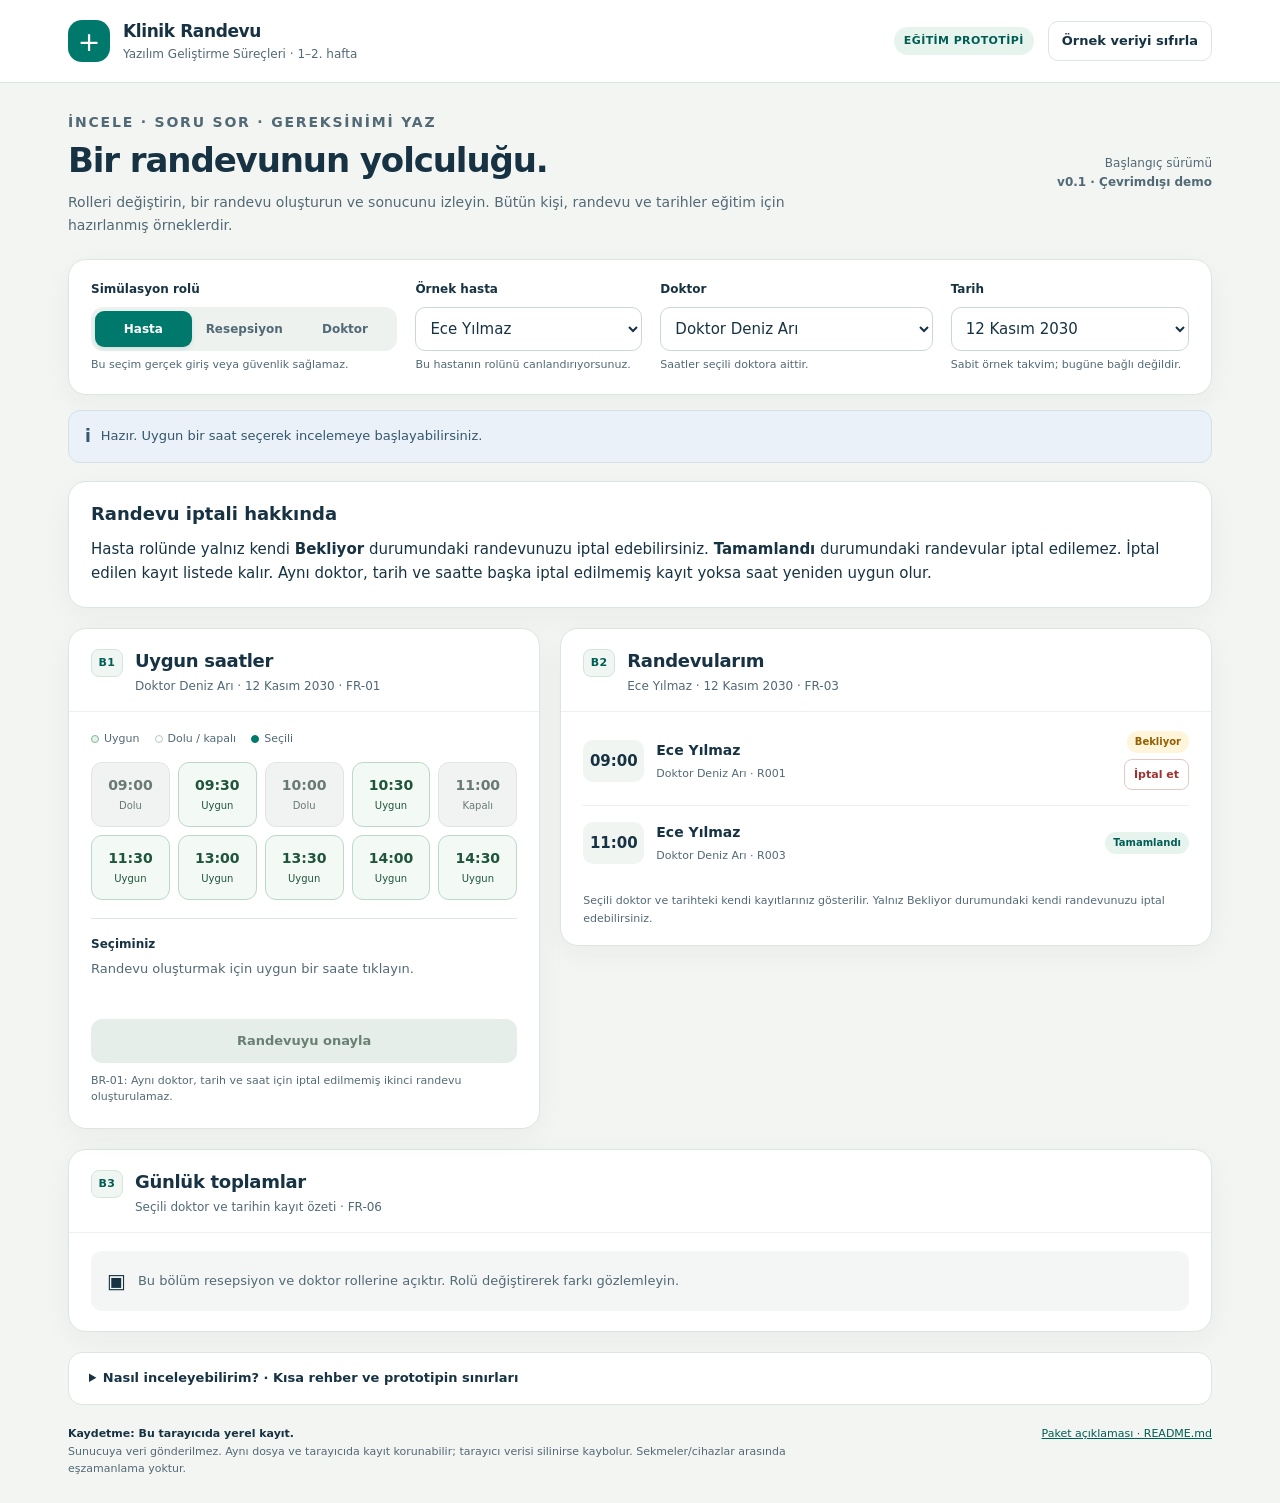
==== index.html @ b44550b5 "Değişiklik kartına göre iptal açıklamasını ve planı güncelle" ====
<!doctype html>
<html lang="tr">
<head>
  <meta charset="utf-8">
  <meta name="viewport" content="width=device-width,initial-scale=1">
  <meta name="color-scheme" content="light">
  <meta name="description" content="Yazılım Geliştirme Süreçleri dersi için çevrimdışı Klinik Randevu eğitim prototipi. Tüm veriler sentetiktir.">
  <title>Klinik Randevu • Eğitim Prototipi</title>
  <style>
    :root{--ink:#173343;--muted:#526976;--teal:#00796d;--teal-dark:#005e55;--tint:#e7f4ee;--canvas:#f3f5f2;--paper:#fff;--line:#dce5e1;--amber:#946000;--amber-bg:#fff5da;--red:#9e3331;--red-bg:#fff0ed;--blue-bg:#eaf1f8;--shadow:0 8px 30px rgba(23,51,67,.045);--radius:18px}
    *{box-sizing:border-box}body{margin:0;color:var(--ink);background:var(--canvas);font:15px/1.6 system-ui,-apple-system,"Segoe UI",sans-serif}button,input,select{font:inherit}button,select{touch-action:manipulation}button{cursor:pointer}button:disabled{cursor:not-allowed}button:focus-visible,select:focus-visible,summary:focus-visible,a:focus-visible{outline:3px solid #d59420;outline-offset:3px}h1,h2,h3,p{margin:0}a{color:var(--teal-dark)}[hidden]{display:none!important}.wrap{max-width:1200px;margin:auto;padding:0 28px}.topbar{background:var(--paper);border-bottom:1px solid var(--line)}.topbar .wrap{min-height:82px;display:flex;align-items:center;justify-content:space-between;gap:18px}.brand{display:flex;align-items:center;gap:13px}.mark{width:42px;height:42px;border-radius:14px;background:var(--teal);color:white;display:grid;place-items:center;font-size:27px;font-weight:500;line-height:1}.brand strong{display:block;font-size:17px;letter-spacing:-.4px}.brand small{display:block;font-size:12px;color:var(--muted)}.top-actions{display:flex;align-items:center;gap:14px}.tag{display:inline-flex;align-items:center;border-radius:99px;padding:5px 10px;background:var(--tint);color:var(--teal-dark);font-size:11px;font-weight:750;letter-spacing:.4px}.ghost{border:1px solid var(--line);border-radius:10px;background:white;padding:9px 13px;color:var(--ink);font-size:13px;font-weight:650}.ghost:hover{border-color:var(--teal);background:#f7fbf9}.hero{display:flex;justify-content:space-between;align-items:center;gap:20px;padding:28px 0 23px}.eyebrow{font-size:11px;font-weight:750;text-transform:uppercase;letter-spacing:1.8px;color:var(--teal);margin-bottom:7px}h1{font-size:clamp(24px,3.3vw,34px);letter-spacing:-1.1px;line-height:1.2;margin-bottom:10px}.hero p{color:var(--muted);max-width:760px;font-size:14px}.version{white-space:nowrap;color:var(--muted);font-size:12px;text-align:right}.panel{background:var(--paper);border:1px solid var(--line);border-radius:var(--radius);box-shadow:var(--shadow)}.controls{padding:20px 22px;display:grid;grid-template-columns:1.35fr 1fr 1.2fr 1.05fr;gap:18px;align-items:start}.field label,.field-label{display:block;font-size:12px;font-weight:750;margin:0 0 8px}.field select{width:100%;min-height:44px;border:1px solid #cbd8d2;border-radius:10px;background:#fff;color:var(--ink);padding:8px 30px 8px 10px}.field select:disabled{background:#f1f3f2;color:#5e6c75}.field small{display:block;color:var(--muted);font-size:11px;margin-top:6px;line-height:1.5}.roles{display:grid;grid-template-columns:repeat(3,1fr);gap:4px;background:#edf2ef;padding:4px;border-radius:12px}.role{border:0;background:transparent;min-height:36px;border-radius:9px;padding:5px 7px;color:var(--muted);font-size:12px;font-weight:700}.role[aria-pressed="true"]{background:var(--teal);color:white;box-shadow:0 2px 4px #00796d24}.status{margin:15px 0 18px;padding:12px 16px;border:1px solid #cfe3d9;background:#edf7f1;color:#225946;border-radius:12px;font-size:13px;min-height:48px;display:flex;gap:10px;align-items:center}.status[data-tone="error"]{background:var(--red-bg);border-color:#ecc4bf;color:var(--red)}.status[data-tone="info"]{background:var(--blue-bg);border-color:#d3dfeb;color:#36576c}.status-symbol{font-size:17px;font-weight:750;flex:none}.main-grid{display:grid;grid-template-columns:1fr 1.38fr;gap:20px;align-items:start}.panel-head{padding:20px 22px 15px;display:flex;align-items:flex-start;gap:12px;border-bottom:1px solid #edf1ee}.section-id{border:1px solid #d5e5dc;background:#f0f6f2;border-radius:8px;min-width:32px;height:28px;display:grid;place-items:center;color:var(--teal-dark);font-weight:750;font-size:11px;letter-spacing:.6px}.panel-head h2{font-size:18px;letter-spacing:-.3px;line-height:1.35}.panel-head p{font-size:12px;color:var(--muted);margin-top:4px}.panel-body{padding:18px 22px 22px}.legend{display:flex;gap:15px;color:var(--muted);font-size:11px;margin-bottom:14px}.legend span{display:flex;align-items:center;gap:5px}.dot{width:8px;height:8px;border:1px solid #b6c9c0;border-radius:99px;background:white}.dot.free{background:#e4f4e9;border-color:#84b59c}.dot.selected{background:var(--teal);border-color:var(--teal)}.slots{display:grid;grid-template-columns:repeat(5,1fr);gap:8px}.slot{display:flex;flex-direction:column;align-items:center;justify-content:center;min-height:65px;border:1px solid #bdd8c9;border-radius:11px;background:#f3faf5;color:#20543d;padding:7px 3px}.slot strong{font-size:14px;font-variant-numeric:tabular-nums}.slot small{font-size:10px;margin-top:2px}.slot:hover:not(:disabled){border-color:var(--teal);background:#e2f2e8}.slot:disabled{background:#f1f3f2;border-color:#e0e5e2;color:#697a73}.slot[aria-pressed="true"]{background:var(--teal);border-color:var(--teal);color:#fff}.slot[aria-pressed="true"]:hover{background:var(--teal-dark);color:white}.booking{margin-top:18px;border-top:1px solid var(--line);padding-top:16px}.booking h3{font-size:12px;font-weight:750;margin-bottom:5px}.booking-summary{min-height:47px;font-size:13px;color:var(--muted);margin-bottom:13px}.primary{background:var(--teal);border:1px solid var(--teal);border-radius:11px;color:#fff;padding:10px 15px;min-height:44px;font-size:13px;font-weight:750;width:100%}.primary:hover:not(:disabled){background:var(--teal-dark)}.primary:disabled{background:#e6eeea;border-color:#e6eeea;color:#6a8074}.small-note{margin-top:10px;color:var(--muted);font-size:11px;line-height:1.5}.appointments{padding:4px 22px 13px}.appointment{padding:15px 0;border-bottom:1px solid #edf1ee;display:grid;grid-template-columns:61px minmax(0,1fr) auto;gap:12px;align-items:center}.appointment:last-child{border-bottom:0}.time-block{background:#f1f5f2;border-radius:10px;padding:9px 6px;text-align:center;font-weight:750;font-size:15px;font-variant-numeric:tabular-nums}.appointment-name{font-size:14px;font-weight:700}.appointment-meta{color:var(--muted);font-size:11px;margin-top:3px}.appointment-actions{display:flex;align-items:flex-end;flex-direction:column;gap:6px}.status-pill{display:inline-block;border-radius:99px;padding:3px 8px;font-size:10px;font-weight:750;white-space:nowrap;background:var(--amber-bg);color:var(--amber)}.status-pill.completed{background:var(--tint);color:var(--teal-dark)}.status-pill.cancelled{background:#f0f2f3;color:#5d6b74}.small-button{background:white;border:1px solid #c6d9cf;border-radius:8px;padding:5px 9px;color:var(--teal-dark);font-size:11px;font-weight:700;min-height:31px}.small-button:hover{background:#eaf5ee}.small-button.cancel{border-color:#e4c8c5;color:var(--red)}.small-button.cancel:hover{background:var(--red-bg)}.empty{padding:30px 14px 34px;text-align:center;color:var(--muted);font-size:13px}.list-note{padding:0 22px 18px;color:var(--muted);font-size:11px}.summary-panel{margin-top:20px}.summary-body{padding:18px 22px 20px}.metrics{display:grid;grid-template-columns:repeat(4,1fr);gap:15px}.metric{border-right:1px solid var(--line)}.metric:last-child{border-right:0}.metric strong{display:block;font-size:27px;line-height:1.1;letter-spacing:-.8px;font-variant-numeric:tabular-nums}.metric span{display:block;font-size:11px;color:var(--muted);margin-top:6px}.locked{display:flex;align-items:center;gap:12px;background:#f4f6f5;padding:14px 16px;border-radius:11px;color:var(--muted);font-size:13px}.locked .lock-symbol{font-size:20px;color:var(--ink)}.summary-note{font-size:11px;color:var(--muted);margin-top:15px}.help{margin:20px 0;background:#fff;border:1px solid var(--line);border-radius:14px;overflow:hidden}.help summary{cursor:pointer;padding:15px 20px;font-weight:700;font-size:13px}.help-content{padding:0 24px 20px;color:var(--muted);font-size:13px;display:grid;grid-template-columns:1.2fr 1fr;gap:32px}.help ol{margin:0;padding-left:20px}.help li{margin-bottom:7px}.help p{margin-bottom:8px}.footer{padding:0 0 25px;display:flex;justify-content:space-between;align-items:flex-start;gap:20px;font-size:11px;color:var(--muted)}.storage{max-width:750px}.storage strong{color:var(--ink)}.footer a{white-space:nowrap}.visually-hidden{position:absolute;width:1px;height:1px;padding:0;margin:-1px;overflow:hidden;clip:rect(0,0,0,0);white-space:nowrap;border:0}
    @media(max-width:1000px){.wrap{padding:0 20px}.controls{grid-template-columns:1.2fr 1fr;gap:16px}.main-grid{grid-template-columns:1fr 1.22fr}.slots{grid-template-columns:repeat(5,1fr)}.panel-head,.panel-body{padding-left:17px;padding-right:17px}.appointments{padding-left:17px;padding-right:17px}.appointment{grid-template-columns:53px minmax(0,1fr) auto;gap:9px}.tag{display:none}}
    @media(max-width:740px){.wrap{padding:0 15px}.topbar .wrap{min-height:74px;gap:10px}.brand{gap:9px}.brand strong{font-size:15px}.brand small{font-size:10px}.mark{width:34px;height:34px;border-radius:11px;font-size:23px}.top-actions{gap:0}.ghost{font-size:11px;padding:8px;max-width:115px;line-height:1.4}.hero{padding:24px 0 18px}.hero p{font-size:13px}.version{display:none}.controls{grid-template-columns:1fr 1fr;padding:16px;gap:14px}.role-field{grid-column:1/-1}.doctor-field{grid-column:1/-1;grid-row:3}.field small{font-size:10px}.main-grid{grid-template-columns:1fr;gap:16px}.slots{grid-template-columns:repeat(5,1fr)}.panel-head{padding-top:17px;padding-bottom:13px}.panel-head h2{font-size:17px}.summary-panel{margin-top:16px}.metrics{gap:12px}.metric strong{font-size:24px}.metric span{font-size:10px}.help-content{grid-template-columns:1fr;gap:15px}.footer{display:block}.footer a{display:inline-block;margin-top:10px}.status{font-size:12px}.appointment{grid-template-columns:55px minmax(0,1fr) auto}.list-note{padding-left:17px;padding-right:17px}}
    @media print{body{background:white}.top-actions,.booking,.help,.footer a,.small-button{display:none}.wrap{max-width:none;padding:0}.topbar .wrap{min-height:65px}.panel{box-shadow:none;break-inside:avoid}.hero{padding:16px 0}.controls{padding:12px}.main-grid{grid-template-columns:1fr 1.3fr;gap:14px}.tag{display:inline-block}.summary-panel{margin-top:14px}.footer{padding-top:14px}}
  </style>
</head>
<body>
  <header class="topbar">
    <div class="wrap">
      <div class="brand"><span class="mark" aria-hidden="true">+</span><div><strong>Klinik Randevu</strong><small>Yazılım Geliştirme Süreçleri · 1–2. hafta</small></div></div>
      <div class="top-actions"><span class="tag">EĞİTİM PROTOTİPİ</span><button class="ghost" id="reset-data" type="button" data-testid="reset-data">Örnek veriyi sıfırla</button></div>
    </div>
  </header>
  <main class="wrap">
    <section class="hero" aria-labelledby="page-title">
      <div><p class="eyebrow">İncele · Soru sor · Gereksinimi yaz</p><h1 id="page-title">Bir randevunun yolculuğu.</h1><p>Rolleri değiştirin, bir randevu oluşturun ve sonucunu izleyin. Bütün kişi, randevu ve tarihler eğitim için hazırlanmış örneklerdir.</p></div>
      <div class="version">Başlangıç sürümü<br><strong>v0.1 · Çevrimdışı demo</strong></div>
    </section>

    <section class="panel controls" aria-label="Simülasyon ayarları">
      <div class="field role-field"><span class="field-label" id="role-label">Simülasyon rolü</span><div class="roles" role="group" aria-labelledby="role-label"><button class="role" id="role-patient" data-role="patient" type="button" aria-pressed="true">Hasta</button><button class="role" id="role-reception" data-role="reception" type="button" aria-pressed="false">Resepsiyon</button><button class="role" id="role-doctor" data-role="doctor" type="button" aria-pressed="false">Doktor</button></div><small>Bu seçim gerçek giriş veya güvenlik sağlamaz.</small></div>
      <div class="field"><label for="patient-select">Örnek hasta</label><select id="patient-select" data-testid="patient-select"><option value="ece">Ece Yılmaz</option><option value="kaan">Kaan Demir</option></select><small id="patient-help">Bu hastanın rolünü canlandırıyorsunuz.</small></div>
      <div class="field doctor-field"><label for="doctor-select" id="doctor-label">Doktor</label><select id="doctor-select" data-testid="doctor-select"><option value="deniz">Doktor Deniz Arı</option><option value="selin">Doktor Selin Kaya</option></select><small id="doctor-help">Saatler seçili doktora aittir.</small></div>
      <div class="field"><label for="date-select">Tarih</label><select id="date-select" data-testid="date-select"><option value="2030-11-12">12 Kasım 2030</option><option value="2030-11-13">13 Kasım 2030</option></select><small>Sabit örnek takvim; bugüne bağlı değildir.</small></div>
    </section>

    <div class="status" id="notice" data-tone="info" role="status" aria-live="polite" aria-atomic="true"><span class="status-symbol" aria-hidden="true">i</span><span id="notice-text">Hazır. Uygun bir saat seçerek incelemeye başlayabilirsiniz.</span></div>

    <section class="panel" aria-labelledby="cancel-help-title" style="margin-bottom:20px">
      <div class="panel-body">
        <h2 id="cancel-help-title" style="font-size:18px;margin-bottom:8px">Randevu iptali hakkında</h2>
        <p>Hasta rolünde yalnız kendi <strong>Bekliyor</strong> durumundaki randevunuzu iptal edebilirsiniz. <strong>Tamamlandı</strong> durumundaki randevular iptal edilemez. İptal edilen kayıt listede kalır. Aynı doktor, tarih ve saatte başka iptal edilmemiş kayıt yoksa saat yeniden uygun olur.</p>
      </div>
    </section>

    <div class="main-grid">
      <section class="panel" aria-labelledby="slots-title">
        <div class="panel-head"><span class="section-id">B1</span><div><h2 id="slots-title">Uygun saatler</h2><p id="slots-subtitle">Seçili doktor ve tarih · FR-01 / FR-02</p></div></div>
        <div class="panel-body"><div class="legend" aria-hidden="true"><span><i class="dot free"></i>Uygun</span><span><i class="dot"></i>Dolu / kapalı</span><span><i class="dot selected"></i>Seçili</span></div><div id="slots" class="slots" aria-label="Randevu saatleri"></div>
          <div class="booking"><h3 id="booking-label">Seçiminiz</h3><p class="booking-summary" id="booking-summary">Randevu oluşturmak için uygun bir saate tıklayın.</p><button id="book-appointment" class="primary" type="button" disabled data-testid="book-appointment">Randevuyu onayla</button><p class="small-note" id="booking-note">BR-01: Aynı doktor, tarih ve saat için iptal edilmemiş ikinci randevu oluşturulamaz.</p></div>
        </div>
      </section>

      <section class="panel" aria-labelledby="appointments-title"><div class="panel-head"><span class="section-id">B2</span><div><h2 id="appointments-title">Randevularım</h2><p id="appointments-subtitle">Seçili hasta, doktor ve tarih · FR-03</p></div></div><div id="appointments" class="appointments" data-testid="appointments"></div><p class="list-note" id="list-note">Yalnız kendi bekleyen randevunuzu iptal edebilirsiniz.</p></section>
    </div>

    <section class="panel summary-panel" aria-labelledby="summary-title"><div class="panel-head"><span class="section-id">B3</span><div><h2 id="summary-title">Günlük toplamlar</h2><p>Seçili doktor ve tarihin kayıt özeti · FR-06</p></div></div><div class="summary-body"><div id="summary-lock" class="locked"><span class="lock-symbol" aria-hidden="true">▣</span><span>Bu bölüm resepsiyon ve doktor rollerine açıktır. Rolü değiştirerek farkı gözlemleyin.</span></div><div id="summary-metrics" class="metrics" hidden><div class="metric"><strong id="metric-pending" data-testid="metric-pending">0</strong><span>Bekleyen</span></div><div class="metric"><strong id="metric-completed" data-testid="metric-completed">0</strong><span>Tamamlanan</span></div><div class="metric"><strong id="metric-cancelled" data-testid="metric-cancelled">0</strong><span>İptal edilen</span></div><div class="metric"><strong id="metric-total" data-testid="metric-total">0</strong><span>Toplam kayıt</span></div></div><p id="summary-note" class="summary-note" hidden>Toplam kayıt; bekleyen, tamamlanan ve iptal edilen kayıtların toplamıdır.</p></div></section>

    <details class="help" id="help-panel"><summary>Nasıl inceleyebilirim? · Kısa rehber ve prototipin sınırları</summary><div class="help-content"><div><ol><li><strong>Rolü seçin.</strong> Hasta rolünde Ece veya Kaan'ı canlandırın.</li><li><strong>Doktor ve tarihi seçin.</strong> Yalnız iki örnek gün bulunur.</li><li><strong>Uygun saati seçin.</strong> Dolu ve tamamlanmış saatler seçilemez.</li><li><strong>Randevuyu onaylayın.</strong> Yeni kaydı B2 alanında gözlemleyin.</li><li><strong>İptali deneyin.</strong> Hasta kendi bekleyen kaydını iptal edince saat yeniden açılır.</li><li><strong>Diğer rollere geçin.</strong> Resepsiyonda günlük liste ve toplamları, doktor rolünde Tamamlandı işlemini inceleyin.</li></ol></div><div><p><strong>Bu bir eğitim prototipidir.</strong> Rol ve kullanıcı seçicileri gerçek kimlik doğrulama yapmaz. Erişim kontrolleri yalnız tarayıcı içindeki kavram gösterimidir.</p><p>Gerçek hasta verisi girmeyin. Sunucu, ortak veri tabanı, e-posta ve SMS yoktur. Çoklu sekme veya çoklu cihaz arasında çakışmasız çalışma garantisi verilmez.</p><p>Örnek tarihler sabittir; geçmiş tarih veya saat engeli uygulanmaz. Tamamlanmış randevunun saati tekrar açılmaz. İptal edilen saatte yeni randevu oluşturulabilir.</p><p>Sayfayı yeniden açmadan önce yaptığınız değişiklikleri ve bulguları belgelerinize yazın; ekran görüntüsü tek başına gereksinim belgesi değildir.</p></div></div></details>

    <footer class="footer"><p class="storage"><strong id="storage-label">Kaydetme durumu kontrol ediliyor.</strong><br><span id="storage-description"></span></p><a href="README.md">Paket açıklaması · README.md</a></footer>
    <noscript><p class="status" data-tone="error">Bu prototip için tarayıcıda JavaScript açık olmalıdır. Belgeleri JavaScript olmadan okuyabilirsiniz.</p></noscript>
  </main>
  <script>
  'use strict';
  (() => {
    const STORAGE_KEY = 'ygs-klinik-randevu-demo-v1';
    const PATIENTS = {ece:'Ece Yılmaz',kaan:'Kaan Demir'};
    const DOCTORS = {deniz:'Doktor Deniz Arı',selin:'Doktor Selin Kaya'};
    const DATES = ['2030-11-12','2030-11-13'];
    const TIMES = ['09:00','09:30','10:00','10:30','11:00','11:30','13:00','13:30','14:00','14:30'];
    const STATUS_LABELS = {pending:'Bekliyor',completed:'Tamamlandı',cancelled:'İptal edildi'};
    const ROLE_LABELS = {patient:'Hasta',reception:'Resepsiyon',doctor:'Doktor'};
    const state = {role:'patient',patientId:'ece',doctorId:'deniz',date:DATES[0],selectedTime:null};
    let storageAvailable = false;
    let loadMessage = '';
    const $ = id => document.getElementById(id);

    function seedData() {
      return {schema:1,nextId:8,appointments:[
        {id:'R001',patientId:'ece',doctorId:'deniz',date:DATES[0],time:'09:00',status:'pending'},
        {id:'R002',patientId:'kaan',doctorId:'deniz',date:DATES[0],time:'10:00',status:'pending'},
        {id:'R003',patientId:'ece',doctorId:'deniz',date:DATES[0],time:'11:00',status:'completed'},
        {id:'R004',patientId:'kaan',doctorId:'deniz',date:DATES[0],time:'13:00',status:'cancelled'},
        {id:'R005',patientId:'ece',doctorId:'selin',date:DATES[0],time:'09:30',status:'pending'},
        {id:'R006',patientId:'kaan',doctorId:'selin',date:DATES[0],time:'11:00',status:'completed'},
        {id:'R007',patientId:'kaan',doctorId:'deniz',date:DATES[1],time:'10:30',status:'pending'}
      ]};
    }

    function validateData(candidate) {
      if (!candidate || candidate.schema !== 1 || !Number.isSafeInteger(candidate.nextId) || candidate.nextId < 8 || !Array.isArray(candidate.appointments) || candidate.appointments.length > 1000) return false;
      const ids = new Set();
      const occupied = new Set();
      for (const a of candidate.appointments) {
        if (!a || !/^R\d{3,12}$/.test(a.id) || ids.has(a.id) || !Object.hasOwn(PATIENTS,a.patientId) || !Object.hasOwn(DOCTORS,a.doctorId) || !DATES.includes(a.date) || !TIMES.includes(a.time) || !Object.hasOwn(STATUS_LABELS,a.status)) return false;
        if (Number(a.id.slice(1)) >= candidate.nextId) return false;
        ids.add(a.id);
        const slotKey = [a.doctorId,a.date,a.time].join('|');
        if (a.status !== 'cancelled') {
          if (occupied.has(slotKey)) return false;
          occupied.add(slotKey);
        }
      }
      return true;
    }

    function loadData() {
      let saved;
      try {
        const probe = STORAGE_KEY + '-probe';
        localStorage.setItem(probe,'1');
        localStorage.removeItem(probe);
        saved = localStorage.getItem(STORAGE_KEY);
        storageAvailable = true;
      } catch (_) {
        storageAvailable = false;
        loadMessage = 'Tarayıcı kalıcı kayda izin vermiyor. Demo bu oturumda çalışır; sayfa yenilenince örnek verilere döner.';
        return seedData();
      }
      if (saved) {
        try {
          const candidate = JSON.parse(saved);
          if (validateData(candidate)) return candidate;
        } catch (_) { /* Invalid local data is replaced with the known demo seed. */ }
        loadMessage = 'Önceki demo kaydı okunamadı. Başlangıçtaki sentetik veriler yüklendi.';
      }
      return seedData();
    }

    let data = loadData();

    function saveData() {
      if (storageAvailable) {
        try { localStorage.setItem(STORAGE_KEY,JSON.stringify(data)); }
        catch (_) { storageAvailable = false; }
      }
      renderStorage();
    }

    function renderStorage() {
      $('storage-label').textContent = storageAvailable ? 'Kaydetme: Bu tarayıcıda yerel kayıt.' : 'Kaydetme: Yalnız bu oturumun belleği.';
      $('storage-description').textContent = storageAvailable
        ? 'Sunucuya veri gönderilmez. Aynı dosya ve tarayıcıda kayıt korunabilir; tarayıcı verisi silinirse kaybolur. Sekmeler/cihazlar arasında eşzamanlama yoktur.'
        : 'Tarayıcı kalıcı kayda izin vermedi. Sayfa yenilenince değişiklikler kaybolur. İncelemeye devam edebilir ve bulgularınızı belgelere yazabilirsiniz.';
    }

    function dateLabel(date) { return date === DATES[0] ? '12 Kasım 2030' : '13 Kasım 2030'; }
    function canBook() { return state.role === 'patient' || state.role === 'reception'; }
    function canViewDaily() { return state.role === 'reception' || state.role === 'doctor'; }
    function occupiedAt(time) { return data.appointments.find(a => a.doctorId === state.doctorId && a.date === state.date && a.time === time && a.status !== 'cancelled'); }
    function scopedAppointments() { return data.appointments.filter(a => a.doctorId === state.doctorId && a.date === state.date); }
    function canCancel(a) { return state.role === 'patient' && a.patientId === state.patientId && a.status === 'pending'; }
    function canComplete(a) { return state.role === 'doctor' && a.doctorId === state.doctorId && a.date === state.date && a.status === 'pending'; }

    function notify(message,tone='info') {
      $('notice').dataset.tone = tone;
      $('notice').querySelector('.status-symbol').textContent = tone === 'success' ? '✓' : tone === 'error' ? '!' : 'i';
      $('notice-text').textContent = message;
    }

    function renderControls() {
      document.querySelectorAll('[data-role]').forEach(button => button.setAttribute('aria-pressed',String(button.dataset.role === state.role)));
      $('patient-select').value = state.patientId;
      $('patient-select').disabled = state.role === 'doctor';
      $('doctor-select').value = state.doctorId;
      $('date-select').value = state.date;
      $('patient-help').textContent = state.role === 'patient' ? 'Bu hastanın rolünü canlandırıyorsunuz.' : state.role === 'reception' ? 'Bu hasta adına randevu oluşturabilirsiniz.' : 'Hasta seçimi doktor rolünde kullanılmaz.';
      $('doctor-label').textContent = state.role === 'doctor' ? 'Görevli doktor (simülasyon)' : 'Doktor';
      $('doctor-help').textContent = state.role === 'doctor' ? 'Bu doktorun günlük listesini inceliyorsunuz.' : 'Saatler seçili doktora aittir.';
    }

    function renderSlots() {
      $('slots-subtitle').textContent = DOCTORS[state.doctorId] + ' · ' + dateLabel(state.date) + ' · FR-01';
      const fragment = document.createDocumentFragment();
      TIMES.forEach(time => {
        const existing = occupiedAt(time);
        const selected = state.selectedTime === time && !existing;
        const button = document.createElement('button');
        button.type = 'button';
        button.className = 'slot';
        button.dataset.time = time;
        button.dataset.testid = 'slot-' + time.replace(':','');
        button.disabled = Boolean(existing) || !canBook();
        button.setAttribute('aria-pressed',String(selected));
        const label = existing ? (existing.status === 'completed' ? 'Kapalı' : 'Dolu') : selected ? 'Seçili' : 'Uygun';
        button.setAttribute('aria-label',time + ', ' + label + (canBook() ? '' : ', doktor rolünde kayıt oluşturulmaz'));
        const strong = document.createElement('strong'); strong.textContent = time;
        const small = document.createElement('small'); small.textContent = label;
        button.append(strong,small);
        fragment.append(button);
      });
      $('slots').replaceChildren(fragment);
      if (state.selectedTime && occupiedAt(state.selectedTime)) state.selectedTime = null;
      $('book-appointment').disabled = !canBook() || !state.selectedTime;
      $('booking-summary').textContent = !canBook()
        ? 'Doktor rolü saatleri inceler. Randevu oluşturmak için Hasta veya Resepsiyon rolünü seçin.'
        : state.selectedTime
          ? PATIENTS[state.patientId] + ' · ' + DOCTORS[state.doctorId] + ' · ' + dateLabel(state.date) + ', ' + state.selectedTime
          : 'Randevu oluşturmak için uygun bir saate tıklayın.';
    }

    function renderAppointments() {
      const rows = scopedAppointments().filter(a => canViewDaily() || a.patientId === state.patientId).sort((a,b) => a.time.localeCompare(b.time) || a.id.localeCompare(b.id));
      $('appointments-title').textContent = canViewDaily() ? 'Günlük randevu listesi' : 'Randevularım';
      $('appointments-subtitle').textContent = canViewDaily()
        ? DOCTORS[state.doctorId] + ' · ' + dateLabel(state.date) + ' · FR-04 / FR-05'
        : PATIENTS[state.patientId] + ' · ' + dateLabel(state.date) + ' · FR-03';
      $('list-note').textContent = state.role === 'patient'
        ? 'Seçili doktor ve tarihteki kendi kayıtlarınız gösterilir. Yalnız Bekliyor durumundaki kendi randevunuzu iptal edebilirsiniz.'
        : state.role === 'doctor'
          ? 'Yalnız görevli doktorun Bekliyor durumundaki randevuları Tamamlandı yapılabilir. Tamamlanmış saat tekrar açılmaz.'
          : 'Seçili doktor ve tarihin bütün örnek kayıtları gösterilir. Resepsiyon bu prototipte iptal veya tamamlama yapamaz.';
      const fragment = document.createDocumentFragment();
      if (!rows.length) {
        const empty = document.createElement('p'); empty.className = 'empty'; empty.textContent = 'Bu seçimde henüz randevu yok. Diğer doktoru veya tarihi inceleyebilirsiniz.'; fragment.append(empty);
      }
      rows.forEach(a => {
        const row = document.createElement('article'); row.className = 'appointment'; row.dataset.appointmentId = a.id;
        const time = document.createElement('div'); time.className = 'time-block'; time.textContent = a.time;
        const details = document.createElement('div');
        const name = document.createElement('p'); name.className = 'appointment-name'; name.textContent = PATIENTS[a.patientId];
        const meta = document.createElement('p'); meta.className = 'appointment-meta'; meta.textContent = DOCTORS[a.doctorId] + ' · ' + a.id;
        details.append(name,meta);
        const actions = document.createElement('div'); actions.className = 'appointment-actions';
        const pill = document.createElement('span'); pill.className = 'status-pill ' + a.status; pill.textContent = STATUS_LABELS[a.status]; actions.append(pill);
        if (canCancel(a)) {
          const button = document.createElement('button'); button.type = 'button'; button.className = 'small-button cancel'; button.dataset.action = 'cancel'; button.dataset.id = a.id; button.textContent = 'İptal et'; button.setAttribute('aria-label',a.time + ' saatindeki ' + a.id + ' randevusunu iptal et'); actions.append(button);
        }
        if (canComplete(a)) {
          const button = document.createElement('button'); button.type = 'button'; button.className = 'small-button'; button.dataset.action = 'complete'; button.dataset.id = a.id; button.textContent = 'Tamamlandı'; button.setAttribute('aria-label',a.time + ' saatindeki ' + a.id + ' randevusunu tamamlandı yap'); actions.append(button);
        }
        row.append(time,details,actions); fragment.append(row);
      });
      $('appointments').replaceChildren(fragment);
    }

    function renderSummary() {
      const allowed = canViewDaily();
      $('summary-lock').hidden = allowed;
      $('summary-metrics').hidden = !allowed;
      $('summary-note').hidden = !allowed;
      const rows = allowed ? scopedAppointments() : [];
      ['pending','completed','cancelled'].forEach(status => $('metric-' + status).textContent = String(rows.filter(a => a.status === status).length));
      $('metric-total').textContent = String(rows.length);
    }

    function render() { renderControls(); renderSlots(); renderAppointments(); renderSummary(); renderStorage(); }

    function bookAppointment() {
      if (!canBook()) { notify('Bu rol randevu oluşturamaz. Hasta veya Resepsiyon rolünü seçin.','error'); return false; }
      if (!state.selectedTime || !TIMES.includes(state.selectedTime)) { notify('Önce uygun bir saat seçin.','error'); return false; }
      if (occupiedAt(state.selectedTime)) { state.selectedTime = null; render(); notify('BR-01: Bu doktor ve saatte iptal edilmemiş bir randevu zaten var. Farklı saat seçin.','error'); return false; }
      if (data.appointments.length >= 1000) { notify('Bu küçük demo en fazla 1.000 kayıt saklar. Bulgularınızı kaydedip örnek veriyi sıfırlayabilirsiniz.','error'); return false; }
      const appointment = {id:'R' + String(data.nextId++).padStart(3,'0'),patientId:state.patientId,doctorId:state.doctorId,date:state.date,time:state.selectedTime,status:'pending'};
      data.appointments.push(appointment); state.selectedTime = null; saveData(); render();
      notify(appointment.id + ' oluşturuldu: ' + PATIENTS[appointment.patientId] + ', ' + dateLabel(appointment.date) + ' saat ' + appointment.time + '. B2 alanında kaydı inceleyin.','success');
      return true;
    }

    function cancelAppointment(id) {
      const appointment = data.appointments.find(a => a.id === id);
      if (!appointment || !canCancel(appointment)) { notify('Yalnız Hasta rolünde, kendi Bekliyor durumundaki randevunuzu iptal edebilirsiniz.','error'); return false; }
      if (!window.confirm(
        appointment.id + ' — ' + dateLabel(appointment.date) + ' saat ' + appointment.time + '\n\n' +
        'Tamam: Randevuyu iptal eder. İptal edilen kayıt listede kalır. Aynı doktor, tarih ve saatte başka iptal edilmemiş kayıt yoksa saat yeniden uygun olur.\n\n' +
        'İptal: İşlemden vazgeçer; randevunuz Bekliyor durumunda kalır.\n\n' +
        'Randevunuzu iptal etmek istiyor musunuz?'
      )) return false;
      appointment.status = 'cancelled'; saveData(); render();
      notify(appointment.id + ' iptal edildi. İlgili saat yeniden uygun. İptal kaydı geçmişte görünmeye devam eder.','success'); return true;
    }

    function completeAppointment(id) {
      const appointment = data.appointments.find(a => a.id === id);
      if (!appointment || !canComplete(appointment)) { notify('Yalnız görevli Doktor rolü, kendi günlük listesindeki Bekliyor kaydını tamamlayabilir.','error'); return false; }
      appointment.status = 'completed'; saveData(); render();
      notify(appointment.id + ' Tamamlandı durumuna geçti. Günlük toplamlar güncellendi; bu saat yeniden açılmaz.','success'); return true;
    }

    document.querySelectorAll('[data-role]').forEach(button => button.addEventListener('click',() => {
      state.role = button.dataset.role; state.selectedTime = null; render();
      notify(ROLE_LABELS[state.role] + ' rolüne geçildi. Görünen liste ve izin verilen işlemleri karşılaştırın.');
    }));
    ['patient','doctor','date'].forEach(field => $(field + '-select').addEventListener('change',event => {
      if (field === 'patient') state.patientId = event.target.value;
      else if (field === 'doctor') state.doctorId = event.target.value;
      else state.date = event.target.value;
      state.selectedTime = null; render(); notify('Seçim güncellendi. Saatler ve kayıtlar seçili doktor ve tarihe göre gösteriliyor.');
    }));
    $('slots').addEventListener('click',event => {
      const button = event.target.closest('button[data-time]');
      if (!button || button.disabled || !canBook()) return;
      state.selectedTime = button.dataset.time; renderSlots();
      notify(state.selectedTime + ' seçildi. Randevuyu onaylamadan önce hasta, doktor ve tarihi kontrol edin.');
    });
    $('book-appointment').addEventListener('click',bookAppointment);
    $('appointments').addEventListener('click',event => {
      const button = event.target.closest('button[data-action]');
      if (!button) return;
      if (button.dataset.action === 'cancel') cancelAppointment(button.dataset.id);
      if (button.dataset.action === 'complete') completeAppointment(button.dataset.id);
    });
    $('reset-data').addEventListener('click',() => {
      if (!window.confirm('Bu prototipte yaptığınız yerel randevu değişiklikleri silinecek ve başlangıçtaki örnek kayıtlar yüklenecek. Devam edilsin mi?')) return;
      data = seedData(); Object.assign(state,{role:'patient',patientId:'ece',doctorId:'deniz',date:DATES[0],selectedTime:null});
      saveData(); render(); notify('Başlangıçtaki sentetik veriler yüklendi. Hasta rolü, Ece Yılmaz ve 12 Kasım 2030 seçili.','success');
    });
    saveData(); render(); if (loadMessage) notify(loadMessage);
  })();
  </script>
</body>
</html>
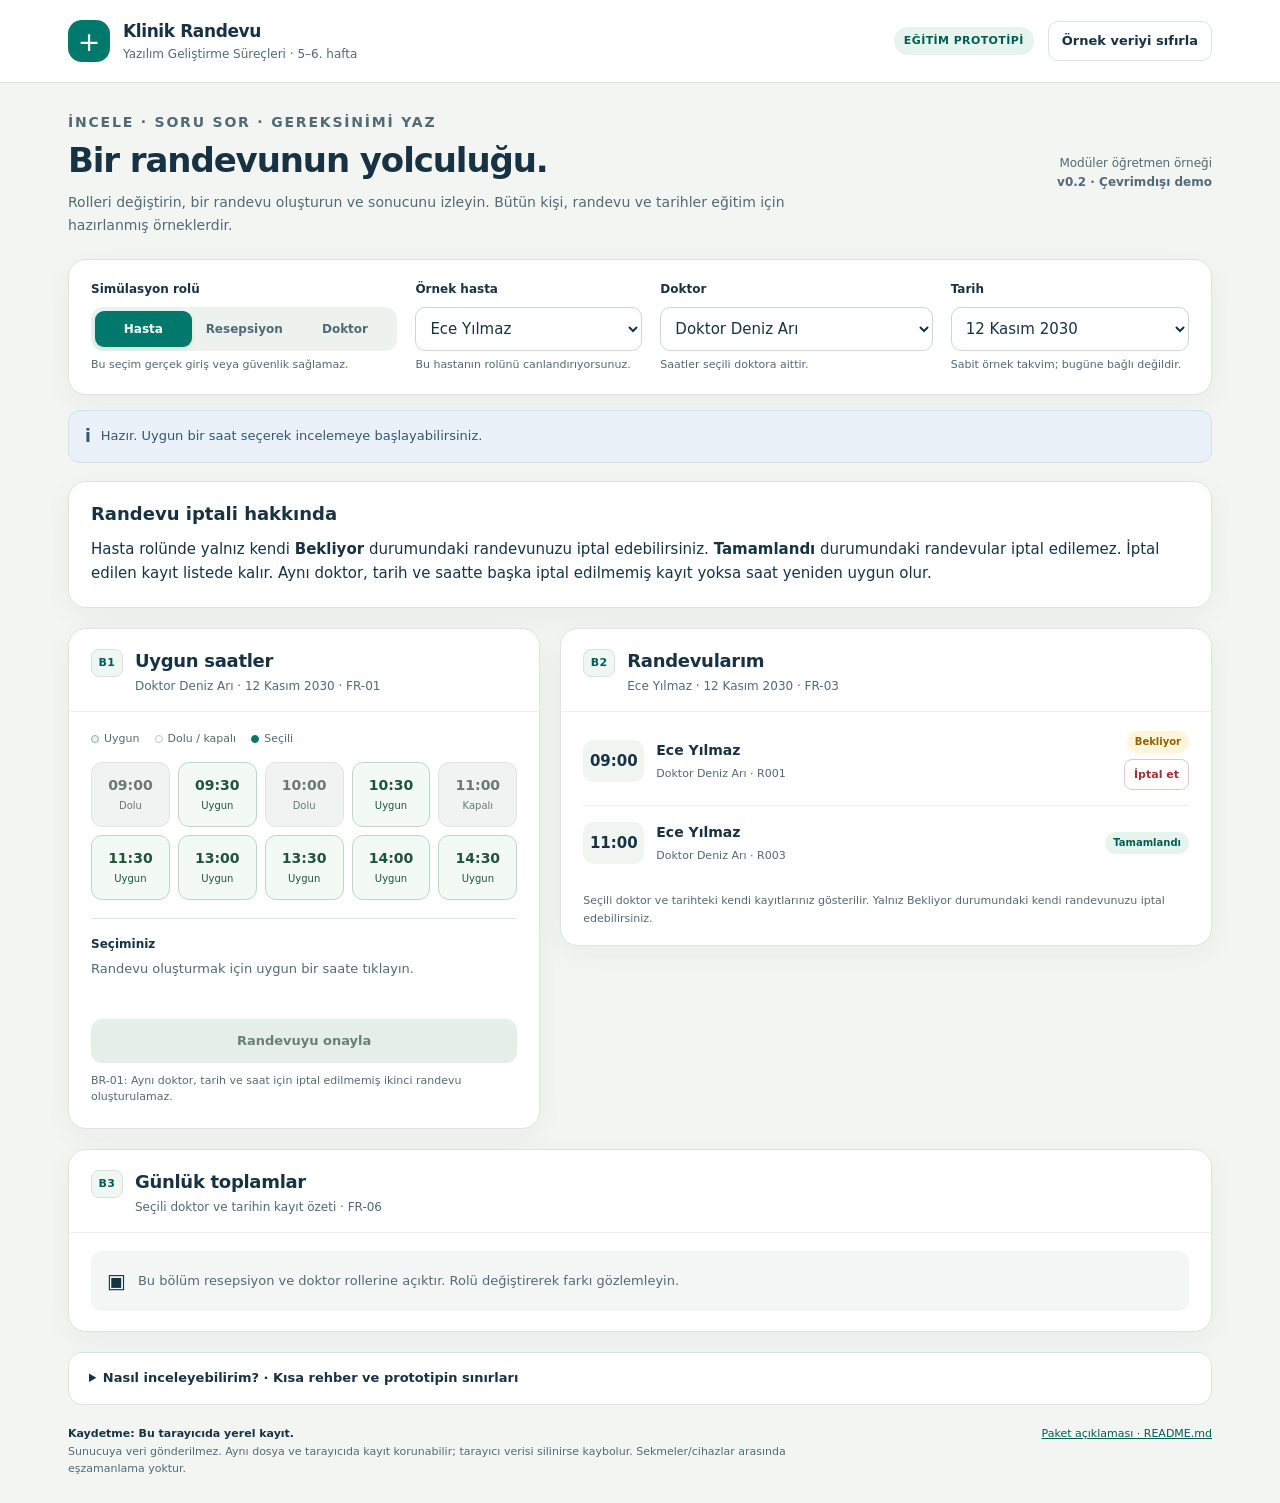
==== commit 2d11826f: "refactor(h5): arayuz, is kurallari ve randevu deposunu ayir" ====
--- a/index.html
+++ b/index.html
@@ -17,14 +17,14 @@
 <body>
   <header class="topbar">
     <div class="wrap">
-      <div class="brand"><span class="mark" aria-hidden="true">+</span><div><strong>Klinik Randevu</strong><small>Yazılım Geliştirme Süreçleri · 1–2. hafta</small></div></div>
+      <div class="brand"><span class="mark" aria-hidden="true">+</span><div><strong>Klinik Randevu</strong><small>Yazılım Geliştirme Süreçleri · 5–6. hafta</small></div></div>
       <div class="top-actions"><span class="tag">EĞİTİM PROTOTİPİ</span><button class="ghost" id="reset-data" type="button" data-testid="reset-data">Örnek veriyi sıfırla</button></div>
     </div>
   </header>
   <main class="wrap">
     <section class="hero" aria-labelledby="page-title">
       <div><p class="eyebrow">İncele · Soru sor · Gereksinimi yaz</p><h1 id="page-title">Bir randevunun yolculuğu.</h1><p>Rolleri değiştirin, bir randevu oluşturun ve sonucunu izleyin. Bütün kişi, randevu ve tarihler eğitim için hazırlanmış örneklerdir.</p></div>
-      <div class="version">Başlangıç sürümü<br><strong>v0.1 · Çevrimdışı demo</strong></div>
+      <div class="version">Modüler öğretmen örneği<br><strong>v0.2 · Çevrimdışı demo</strong></div>
     </section>
 
     <section class="panel controls" aria-label="Simülasyon ayarları">
@@ -61,253 +61,10 @@
     <footer class="footer"><p class="storage"><strong id="storage-label">Kaydetme durumu kontrol ediliyor.</strong><br><span id="storage-description"></span></p><a href="README.md">Paket açıklaması · README.md</a></footer>
     <noscript><p class="status" data-tone="error">Bu prototip için tarayıcıda JavaScript açık olmalıdır. Belgeleri JavaScript olmadan okuyabilirsiniz.</p></noscript>
   </main>
-  <script>
-  'use strict';
-  (() => {
-    const STORAGE_KEY = 'ygs-klinik-randevu-demo-v1';
-    const PATIENTS = {ece:'Ece Yılmaz',kaan:'Kaan Demir'};
-    const DOCTORS = {deniz:'Doktor Deniz Arı',selin:'Doktor Selin Kaya'};
-    const DATES = ['2030-11-12','2030-11-13'];
-    const TIMES = ['09:00','09:30','10:00','10:30','11:00','11:30','13:00','13:30','14:00','14:30'];
-    const STATUS_LABELS = {pending:'Bekliyor',completed:'Tamamlandı',cancelled:'İptal edildi'};
-    const ROLE_LABELS = {patient:'Hasta',reception:'Resepsiyon',doctor:'Doktor'};
-    const state = {role:'patient',patientId:'ece',doctorId:'deniz',date:DATES[0],selectedTime:null};
-    let storageAvailable = false;
-    let loadMessage = '';
-    const $ = id => document.getElementById(id);
-
-    function seedData() {
-      return {schema:1,nextId:8,appointments:[
-        {id:'R001',patientId:'ece',doctorId:'deniz',date:DATES[0],time:'09:00',status:'pending'},
-        {id:'R002',patientId:'kaan',doctorId:'deniz',date:DATES[0],time:'10:00',status:'pending'},
-        {id:'R003',patientId:'ece',doctorId:'deniz',date:DATES[0],time:'11:00',status:'completed'},
-        {id:'R004',patientId:'kaan',doctorId:'deniz',date:DATES[0],time:'13:00',status:'cancelled'},
-        {id:'R005',patientId:'ece',doctorId:'selin',date:DATES[0],time:'09:30',status:'pending'},
-        {id:'R006',patientId:'kaan',doctorId:'selin',date:DATES[0],time:'11:00',status:'completed'},
-        {id:'R007',patientId:'kaan',doctorId:'deniz',date:DATES[1],time:'10:30',status:'pending'}
-      ]};
-    }
-
-    function validateData(candidate) {
-      if (!candidate || candidate.schema !== 1 || !Number.isSafeInteger(candidate.nextId) || candidate.nextId < 8 || !Array.isArray(candidate.appointments) || candidate.appointments.length > 1000) return false;
-      const ids = new Set();
-      const occupied = new Set();
-      for (const a of candidate.appointments) {
-        if (!a || !/^R\d{3,12}$/.test(a.id) || ids.has(a.id) || !Object.hasOwn(PATIENTS,a.patientId) || !Object.hasOwn(DOCTORS,a.doctorId) || !DATES.includes(a.date) || !TIMES.includes(a.time) || !Object.hasOwn(STATUS_LABELS,a.status)) return false;
-        if (Number(a.id.slice(1)) >= candidate.nextId) return false;
-        ids.add(a.id);
-        const slotKey = [a.doctorId,a.date,a.time].join('|');
-        if (a.status !== 'cancelled') {
-          if (occupied.has(slotKey)) return false;
-          occupied.add(slotKey);
-        }
-      }
-      return true;
-    }
-
-    function loadData() {
-      let saved;
-      try {
-        const probe = STORAGE_KEY + '-probe';
-        localStorage.setItem(probe,'1');
-        localStorage.removeItem(probe);
-        saved = localStorage.getItem(STORAGE_KEY);
-        storageAvailable = true;
-      } catch (_) {
-        storageAvailable = false;
-        loadMessage = 'Tarayıcı kalıcı kayda izin vermiyor. Demo bu oturumda çalışır; sayfa yenilenince örnek verilere döner.';
-        return seedData();
-      }
-      if (saved) {
-        try {
-          const candidate = JSON.parse(saved);
-          if (validateData(candidate)) return candidate;
-        } catch (_) { /* Invalid local data is replaced with the known demo seed. */ }
-        loadMessage = 'Önceki demo kaydı okunamadı. Başlangıçtaki sentetik veriler yüklendi.';
-      }
-      return seedData();
-    }
-
-    let data = loadData();
-
-    function saveData() {
-      if (storageAvailable) {
-        try { localStorage.setItem(STORAGE_KEY,JSON.stringify(data)); }
-        catch (_) { storageAvailable = false; }
-      }
-      renderStorage();
-    }
-
-    function renderStorage() {
-      $('storage-label').textContent = storageAvailable ? 'Kaydetme: Bu tarayıcıda yerel kayıt.' : 'Kaydetme: Yalnız bu oturumun belleği.';
-      $('storage-description').textContent = storageAvailable
-        ? 'Sunucuya veri gönderilmez. Aynı dosya ve tarayıcıda kayıt korunabilir; tarayıcı verisi silinirse kaybolur. Sekmeler/cihazlar arasında eşzamanlama yoktur.'
-        : 'Tarayıcı kalıcı kayda izin vermedi. Sayfa yenilenince değişiklikler kaybolur. İncelemeye devam edebilir ve bulgularınızı belgelere yazabilirsiniz.';
-    }
-
-    function dateLabel(date) { return date === DATES[0] ? '12 Kasım 2030' : '13 Kasım 2030'; }
-    function canBook() { return state.role === 'patient' || state.role === 'reception'; }
-    function canViewDaily() { return state.role === 'reception' || state.role === 'doctor'; }
-    function occupiedAt(time) { return data.appointments.find(a => a.doctorId === state.doctorId && a.date === state.date && a.time === time && a.status !== 'cancelled'); }
-    function scopedAppointments() { return data.appointments.filter(a => a.doctorId === state.doctorId && a.date === state.date); }
-    function canCancel(a) { return state.role === 'patient' && a.patientId === state.patientId && a.status === 'pending'; }
-    function canComplete(a) { return state.role === 'doctor' && a.doctorId === state.doctorId && a.date === state.date && a.status === 'pending'; }
-
-    function notify(message,tone='info') {
-      $('notice').dataset.tone = tone;
-      $('notice').querySelector('.status-symbol').textContent = tone === 'success' ? '✓' : tone === 'error' ? '!' : 'i';
-      $('notice-text').textContent = message;
-    }
-
-    function renderControls() {
-      document.querySelectorAll('[data-role]').forEach(button => button.setAttribute('aria-pressed',String(button.dataset.role === state.role)));
-      $('patient-select').value = state.patientId;
-      $('patient-select').disabled = state.role === 'doctor';
-      $('doctor-select').value = state.doctorId;
-      $('date-select').value = state.date;
-      $('patient-help').textContent = state.role === 'patient' ? 'Bu hastanın rolünü canlandırıyorsunuz.' : state.role === 'reception' ? 'Bu hasta adına randevu oluşturabilirsiniz.' : 'Hasta seçimi doktor rolünde kullanılmaz.';
-      $('doctor-label').textContent = state.role === 'doctor' ? 'Görevli doktor (simülasyon)' : 'Doktor';
-      $('doctor-help').textContent = state.role === 'doctor' ? 'Bu doktorun günlük listesini inceliyorsunuz.' : 'Saatler seçili doktora aittir.';
-    }
-
-    function renderSlots() {
-      $('slots-subtitle').textContent = DOCTORS[state.doctorId] + ' · ' + dateLabel(state.date) + ' · FR-01';
-      const fragment = document.createDocumentFragment();
-      TIMES.forEach(time => {
-        const existing = occupiedAt(time);
-        const selected = state.selectedTime === time && !existing;
-        const button = document.createElement('button');
-        button.type = 'button';
-        button.className = 'slot';
-        button.dataset.time = time;
-        button.dataset.testid = 'slot-' + time.replace(':','');
-        button.disabled = Boolean(existing) || !canBook();
-        button.setAttribute('aria-pressed',String(selected));
-        const label = existing ? (existing.status === 'completed' ? 'Kapalı' : 'Dolu') : selected ? 'Seçili' : 'Uygun';
-        button.setAttribute('aria-label',time + ', ' + label + (canBook() ? '' : ', doktor rolünde kayıt oluşturulmaz'));
-        const strong = document.createElement('strong'); strong.textContent = time;
-        const small = document.createElement('small'); small.textContent = label;
-        button.append(strong,small);
-        fragment.append(button);
-      });
-      $('slots').replaceChildren(fragment);
-      if (state.selectedTime && occupiedAt(state.selectedTime)) state.selectedTime = null;
-      $('book-appointment').disabled = !canBook() || !state.selectedTime;
-      $('booking-summary').textContent = !canBook()
-        ? 'Doktor rolü saatleri inceler. Randevu oluşturmak için Hasta veya Resepsiyon rolünü seçin.'
-        : state.selectedTime
-          ? PATIENTS[state.patientId] + ' · ' + DOCTORS[state.doctorId] + ' · ' + dateLabel(state.date) + ', ' + state.selectedTime
-          : 'Randevu oluşturmak için uygun bir saate tıklayın.';
-    }
-
-    function renderAppointments() {
-      const rows = scopedAppointments().filter(a => canViewDaily() || a.patientId === state.patientId).sort((a,b) => a.time.localeCompare(b.time) || a.id.localeCompare(b.id));
-      $('appointments-title').textContent = canViewDaily() ? 'Günlük randevu listesi' : 'Randevularım';
-      $('appointments-subtitle').textContent = canViewDaily()
-        ? DOCTORS[state.doctorId] + ' · ' + dateLabel(state.date) + ' · FR-04 / FR-05'
-        : PATIENTS[state.patientId] + ' · ' + dateLabel(state.date) + ' · FR-03';
-      $('list-note').textContent = state.role === 'patient'
-        ? 'Seçili doktor ve tarihteki kendi kayıtlarınız gösterilir. Yalnız Bekliyor durumundaki kendi randevunuzu iptal edebilirsiniz.'
-        : state.role === 'doctor'
-          ? 'Yalnız görevli doktorun Bekliyor durumundaki randevuları Tamamlandı yapılabilir. Tamamlanmış saat tekrar açılmaz.'
-          : 'Seçili doktor ve tarihin bütün örnek kayıtları gösterilir. Resepsiyon bu prototipte iptal veya tamamlama yapamaz.';
-      const fragment = document.createDocumentFragment();
-      if (!rows.length) {
-        const empty = document.createElement('p'); empty.className = 'empty'; empty.textContent = 'Bu seçimde henüz randevu yok. Diğer doktoru veya tarihi inceleyebilirsiniz.'; fragment.append(empty);
-      }
-      rows.forEach(a => {
-        const row = document.createElement('article'); row.className = 'appointment'; row.dataset.appointmentId = a.id;
-        const time = document.createElement('div'); time.className = 'time-block'; time.textContent = a.time;
-        const details = document.createElement('div');
-        const name = document.createElement('p'); name.className = 'appointment-name'; name.textContent = PATIENTS[a.patientId];
-        const meta = document.createElement('p'); meta.className = 'appointment-meta'; meta.textContent = DOCTORS[a.doctorId] + ' · ' + a.id;
-        details.append(name,meta);
-        const actions = document.createElement('div'); actions.className = 'appointment-actions';
-        const pill = document.createElement('span'); pill.className = 'status-pill ' + a.status; pill.textContent = STATUS_LABELS[a.status]; actions.append(pill);
-        if (canCancel(a)) {
-          const button = document.createElement('button'); button.type = 'button'; button.className = 'small-button cancel'; button.dataset.action = 'cancel'; button.dataset.id = a.id; button.textContent = 'İptal et'; button.setAttribute('aria-label',a.time + ' saatindeki ' + a.id + ' randevusunu iptal et'); actions.append(button);
-        }
-        if (canComplete(a)) {
-          const button = document.createElement('button'); button.type = 'button'; button.className = 'small-button'; button.dataset.action = 'complete'; button.dataset.id = a.id; button.textContent = 'Tamamlandı'; button.setAttribute('aria-label',a.time + ' saatindeki ' + a.id + ' randevusunu tamamlandı yap'); actions.append(button);
-        }
-        row.append(time,details,actions); fragment.append(row);
-      });
-      $('appointments').replaceChildren(fragment);
-    }
-
-    function renderSummary() {
-      const allowed = canViewDaily();
-      $('summary-lock').hidden = allowed;
-      $('summary-metrics').hidden = !allowed;
-      $('summary-note').hidden = !allowed;
-      const rows = allowed ? scopedAppointments() : [];
-      ['pending','completed','cancelled'].forEach(status => $('metric-' + status).textContent = String(rows.filter(a => a.status === status).length));
-      $('metric-total').textContent = String(rows.length);
-    }
-
-    function render() { renderControls(); renderSlots(); renderAppointments(); renderSummary(); renderStorage(); }
-
-    function bookAppointment() {
-      if (!canBook()) { notify('Bu rol randevu oluşturamaz. Hasta veya Resepsiyon rolünü seçin.','error'); return false; }
-      if (!state.selectedTime || !TIMES.includes(state.selectedTime)) { notify('Önce uygun bir saat seçin.','error'); return false; }
-      if (occupiedAt(state.selectedTime)) { state.selectedTime = null; render(); notify('BR-01: Bu doktor ve saatte iptal edilmemiş bir randevu zaten var. Farklı saat seçin.','error'); return false; }
-      if (data.appointments.length >= 1000) { notify('Bu küçük demo en fazla 1.000 kayıt saklar. Bulgularınızı kaydedip örnek veriyi sıfırlayabilirsiniz.','error'); return false; }
-      const appointment = {id:'R' + String(data.nextId++).padStart(3,'0'),patientId:state.patientId,doctorId:state.doctorId,date:state.date,time:state.selectedTime,status:'pending'};
-      data.appointments.push(appointment); state.selectedTime = null; saveData(); render();
-      notify(appointment.id + ' oluşturuldu: ' + PATIENTS[appointment.patientId] + ', ' + dateLabel(appointment.date) + ' saat ' + appointment.time + '. B2 alanında kaydı inceleyin.','success');
-      return true;
-    }
-
-    function cancelAppointment(id) {
-      const appointment = data.appointments.find(a => a.id === id);
-      if (!appointment || !canCancel(appointment)) { notify('Yalnız Hasta rolünde, kendi Bekliyor durumundaki randevunuzu iptal edebilirsiniz.','error'); return false; }
-      if (!window.confirm(
-        appointment.id + ' — ' + dateLabel(appointment.date) + ' saat ' + appointment.time + '\n\n' +
-        'Tamam: Randevuyu iptal eder. İptal edilen kayıt listede kalır. Aynı doktor, tarih ve saatte başka iptal edilmemiş kayıt yoksa saat yeniden uygun olur.\n\n' +
-        'İptal: İşlemden vazgeçer; randevunuz Bekliyor durumunda kalır.\n\n' +
-        'Randevunuzu iptal etmek istiyor musunuz?'
-      )) return false;
-      appointment.status = 'cancelled'; saveData(); render();
-      notify(appointment.id + ' iptal edildi. İlgili saat yeniden uygun. İptal kaydı geçmişte görünmeye devam eder.','success'); return true;
-    }
-
-    function completeAppointment(id) {
-      const appointment = data.appointments.find(a => a.id === id);
-      if (!appointment || !canComplete(appointment)) { notify('Yalnız görevli Doktor rolü, kendi günlük listesindeki Bekliyor kaydını tamamlayabilir.','error'); return false; }
-      appointment.status = 'completed'; saveData(); render();
-      notify(appointment.id + ' Tamamlandı durumuna geçti. Günlük toplamlar güncellendi; bu saat yeniden açılmaz.','success'); return true;
-    }
-
-    document.querySelectorAll('[data-role]').forEach(button => button.addEventListener('click',() => {
-      state.role = button.dataset.role; state.selectedTime = null; render();
-      notify(ROLE_LABELS[state.role] + ' rolüne geçildi. Görünen liste ve izin verilen işlemleri karşılaştırın.');
-    }));
-    ['patient','doctor','date'].forEach(field => $(field + '-select').addEventListener('change',event => {
-      if (field === 'patient') state.patientId = event.target.value;
-      else if (field === 'doctor') state.doctorId = event.target.value;
-      else state.date = event.target.value;
-      state.selectedTime = null; render(); notify('Seçim güncellendi. Saatler ve kayıtlar seçili doktor ve tarihe göre gösteriliyor.');
-    }));
-    $('slots').addEventListener('click',event => {
-      const button = event.target.closest('button[data-time]');
-      if (!button || button.disabled || !canBook()) return;
-      state.selectedTime = button.dataset.time; renderSlots();
-      notify(state.selectedTime + ' seçildi. Randevuyu onaylamadan önce hasta, doktor ve tarihi kontrol edin.');
-    });
-    $('book-appointment').addEventListener('click',bookAppointment);
-    $('appointments').addEventListener('click',event => {
-      const button = event.target.closest('button[data-action]');
-      if (!button) return;
-      if (button.dataset.action === 'cancel') cancelAppointment(button.dataset.id);
-      if (button.dataset.action === 'complete') completeAppointment(button.dataset.id);
-    });
-    $('reset-data').addEventListener('click',() => {
-      if (!window.confirm('Bu prototipte yaptığınız yerel randevu değişiklikleri silinecek ve başlangıçtaki örnek kayıtlar yüklenecek. Devam edilsin mi?')) return;
-      data = seedData(); Object.assign(state,{role:'patient',patientId:'ece',doctorId:'deniz',date:DATES[0],selectedTime:null});
-      saveData(); render(); notify('Başlangıçtaki sentetik veriler yüklendi. Hasta rolü, Ece Yılmaz ve 12 Kasım 2030 seçili.','success');
-    });
-    saveData(); render(); if (loadMessage) notify(loadMessage);
-  })();
-  </script>
+  <!-- Klasik betikler sırayla yüklenir; ES module veya sunucu zorunluluğu yoktur. -->
+  <script src="src/demo-data.js"></script>
+  <script src="src/repository.js"></script>
+  <script src="src/rules.js"></script>
+  <script src="src/ui.js"></script>
 </body>
 </html>
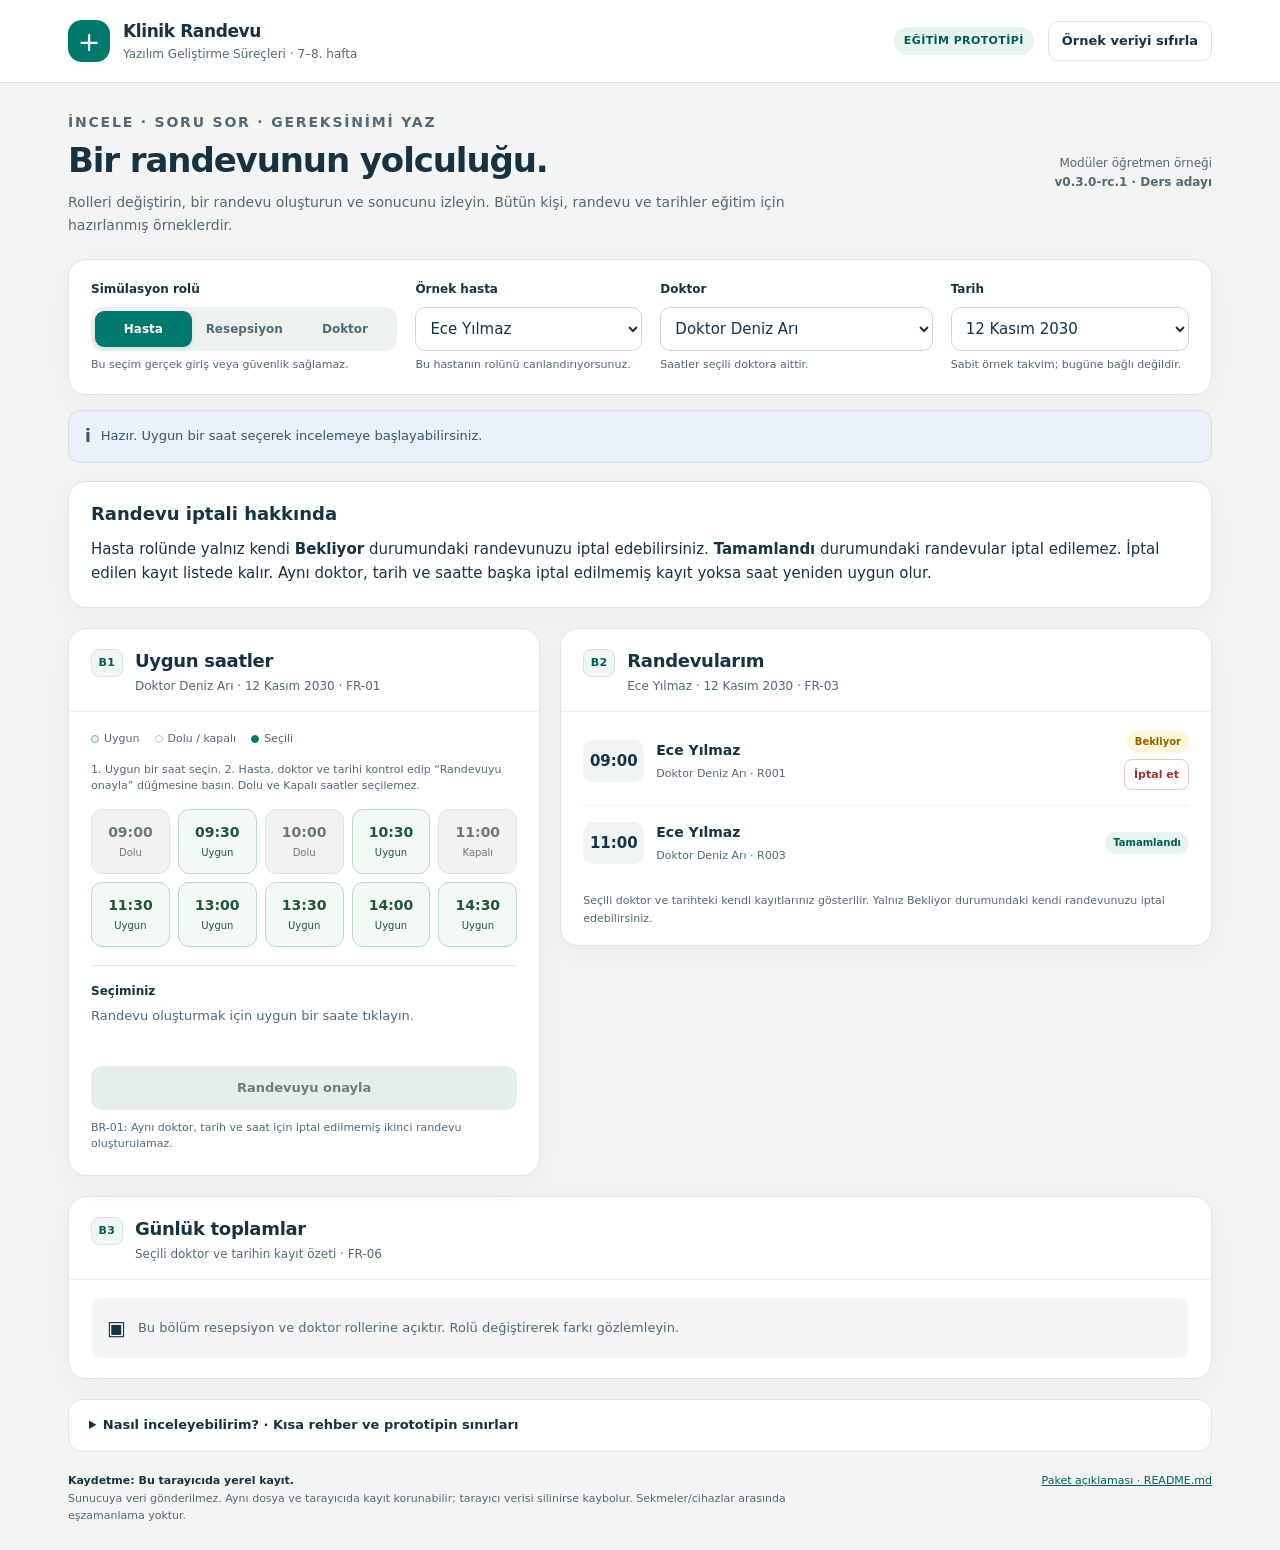
==== commit bd5fa3fb: "feat(h7): ertelenen saat secimi yardimini kontrollu uygula" ====
--- a/index.html
+++ b/index.html
@@ -17,14 +17,14 @@
 <body>
   <header class="topbar">
     <div class="wrap">
-      <div class="brand"><span class="mark" aria-hidden="true">+</span><div><strong>Klinik Randevu</strong><small>Yazılım Geliştirme Süreçleri · 5–6. hafta</small></div></div>
+      <div class="brand"><span class="mark" aria-hidden="true">+</span><div><strong>Klinik Randevu</strong><small>Yazılım Geliştirme Süreçleri · 7–8. hafta</small></div></div>
       <div class="top-actions"><span class="tag">EĞİTİM PROTOTİPİ</span><button class="ghost" id="reset-data" type="button" data-testid="reset-data">Örnek veriyi sıfırla</button></div>
     </div>
   </header>
   <main class="wrap">
     <section class="hero" aria-labelledby="page-title">
       <div><p class="eyebrow">İncele · Soru sor · Gereksinimi yaz</p><h1 id="page-title">Bir randevunun yolculuğu.</h1><p>Rolleri değiştirin, bir randevu oluşturun ve sonucunu izleyin. Bütün kişi, randevu ve tarihler eğitim için hazırlanmış örneklerdir.</p></div>
-      <div class="version">Modüler öğretmen örneği<br><strong>v0.2 · Çevrimdışı demo</strong></div>
+      <div class="version">Modüler öğretmen örneği<br><strong>v0.3.0-rc.1 · Ders adayı</strong></div>
     </section>
 
     <section class="panel controls" aria-label="Simülasyon ayarları">
@@ -46,8 +46,8 @@
     <div class="main-grid">
       <section class="panel" aria-labelledby="slots-title">
         <div class="panel-head"><span class="section-id">B1</span><div><h2 id="slots-title">Uygun saatler</h2><p id="slots-subtitle">Seçili doktor ve tarih · FR-01 / FR-02</p></div></div>
-        <div class="panel-body"><div class="legend" aria-hidden="true"><span><i class="dot free"></i>Uygun</span><span><i class="dot"></i>Dolu / kapalı</span><span><i class="dot selected"></i>Seçili</span></div><div id="slots" class="slots" aria-label="Randevu saatleri"></div>
-          <div class="booking"><h3 id="booking-label">Seçiminiz</h3><p class="booking-summary" id="booking-summary">Randevu oluşturmak için uygun bir saate tıklayın.</p><button id="book-appointment" class="primary" type="button" disabled data-testid="book-appointment">Randevuyu onayla</button><p class="small-note" id="booking-note">BR-01: Aynı doktor, tarih ve saat için iptal edilmemiş ikinci randevu oluşturulamaz.</p></div>
+        <div class="panel-body"><div class="legend" aria-hidden="true"><span><i class="dot free"></i>Uygun</span><span><i class="dot"></i>Dolu / kapalı</span><span><i class="dot selected"></i>Seçili</span></div><p id="slot-help" class="small-note" style="margin:0 0 14px" aria-live="polite">Uygun bir saat seçin; ardından bilgileri kontrol edip randevuyu onaylayın.</p><div id="slots" class="slots" aria-label="Randevu saatleri" aria-describedby="slot-help"></div>
+          <div class="booking"><h3 id="booking-label">Seçiminiz</h3><p class="booking-summary" id="booking-summary">Randevu oluşturmak için uygun bir saate tıklayın.</p><button id="book-appointment" aria-describedby="slot-help" class="primary" type="button" disabled data-testid="book-appointment">Randevuyu onayla</button><p class="small-note" id="booking-note">BR-01: Aynı doktor, tarih ve saat için iptal edilmemiş ikinci randevu oluşturulamaz.</p></div>
         </div>
       </section>
 
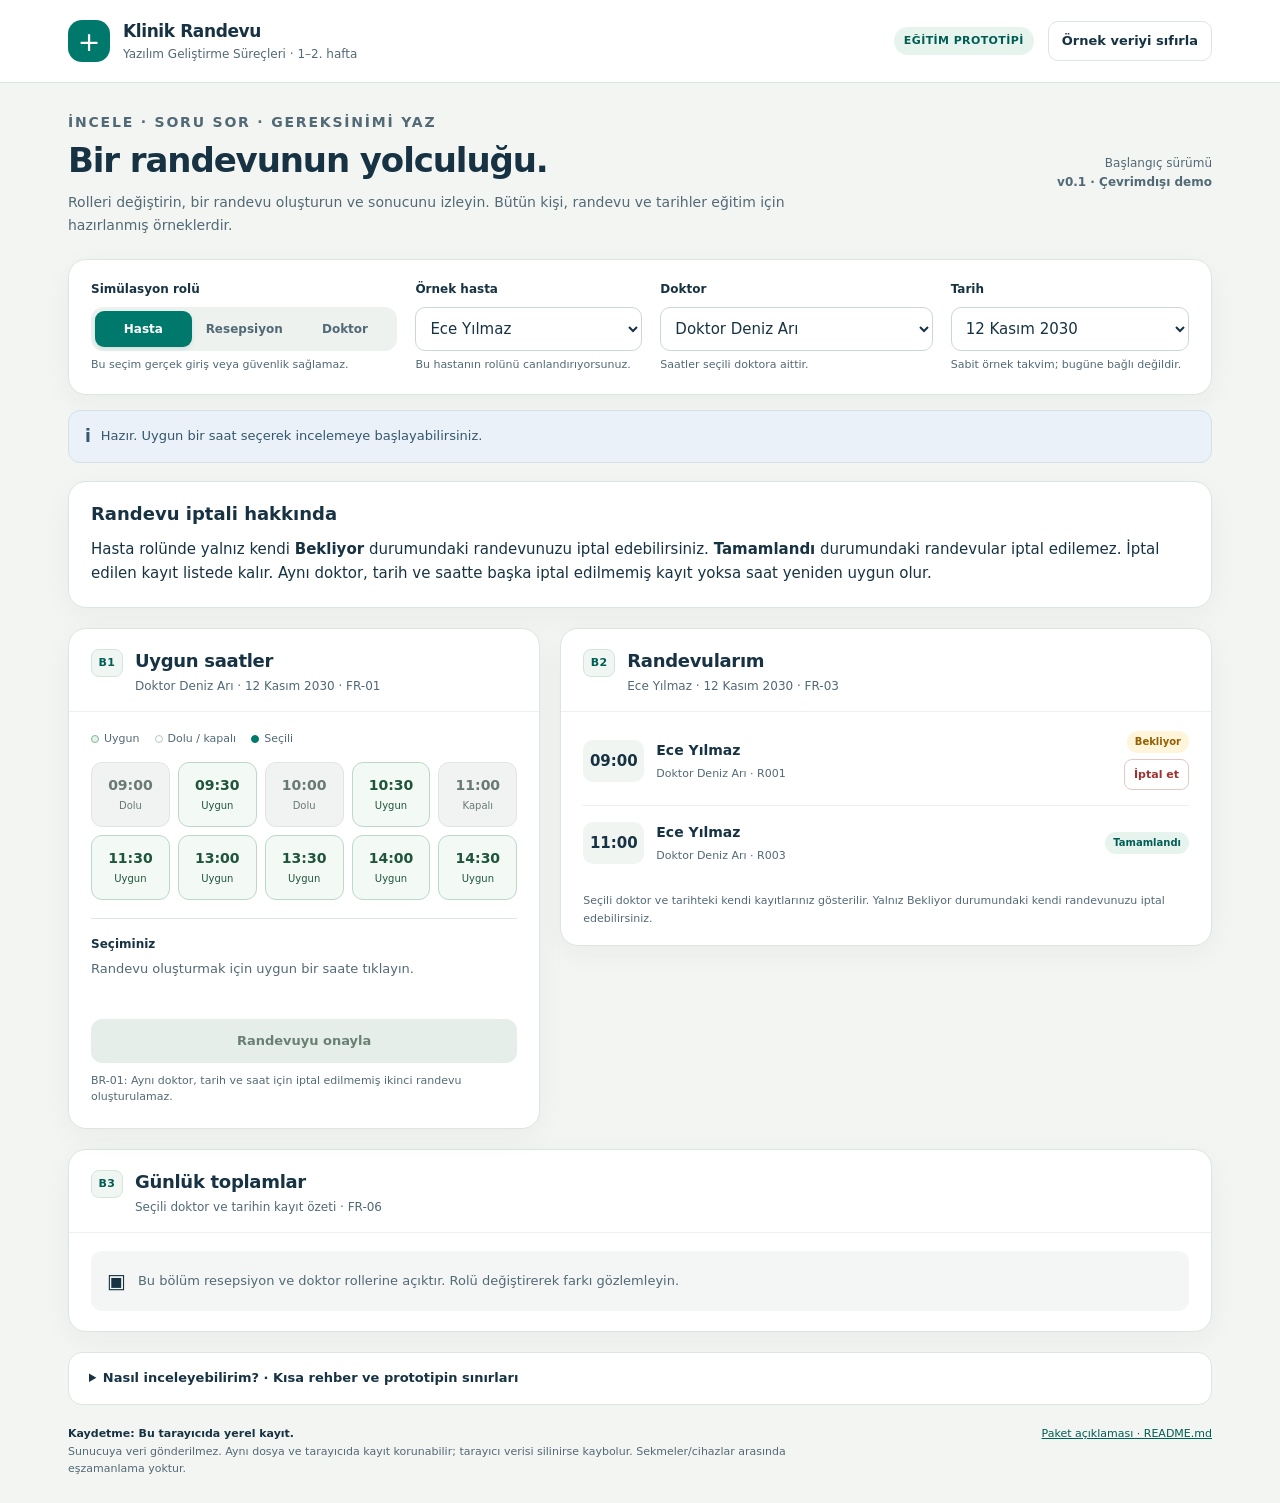
==== commit 13db1732: "Merge PR #11: ogretmen projesi sirali birlestirme H3: İptal açıklığını geliştir ve test sonuçlarını " ====
--- a/index.html
+++ b/index.html
@@ -17,14 +17,14 @@
 <body>
   <header class="topbar">
     <div class="wrap">
-      <div class="brand"><span class="mark" aria-hidden="true">+</span><div><strong>Klinik Randevu</strong><small>Yazılım Geliştirme Süreçleri · 7–8. hafta</small></div></div>
+      <div class="brand"><span class="mark" aria-hidden="true">+</span><div><strong>Klinik Randevu</strong><small>Yazılım Geliştirme Süreçleri · 1–2. hafta</small></div></div>
       <div class="top-actions"><span class="tag">EĞİTİM PROTOTİPİ</span><button class="ghost" id="reset-data" type="button" data-testid="reset-data">Örnek veriyi sıfırla</button></div>
     </div>
   </header>
   <main class="wrap">
     <section class="hero" aria-labelledby="page-title">
       <div><p class="eyebrow">İncele · Soru sor · Gereksinimi yaz</p><h1 id="page-title">Bir randevunun yolculuğu.</h1><p>Rolleri değiştirin, bir randevu oluşturun ve sonucunu izleyin. Bütün kişi, randevu ve tarihler eğitim için hazırlanmış örneklerdir.</p></div>
-      <div class="version">Modüler öğretmen örneği<br><strong>v0.3.0-rc.1 · Ders adayı</strong></div>
+      <div class="version">Başlangıç sürümü<br><strong>v0.1 · Çevrimdışı demo</strong></div>
     </section>
 
     <section class="panel controls" aria-label="Simülasyon ayarları">
@@ -46,8 +46,8 @@
     <div class="main-grid">
       <section class="panel" aria-labelledby="slots-title">
         <div class="panel-head"><span class="section-id">B1</span><div><h2 id="slots-title">Uygun saatler</h2><p id="slots-subtitle">Seçili doktor ve tarih · FR-01 / FR-02</p></div></div>
-        <div class="panel-body"><div class="legend" aria-hidden="true"><span><i class="dot free"></i>Uygun</span><span><i class="dot"></i>Dolu / kapalı</span><span><i class="dot selected"></i>Seçili</span></div><p id="slot-help" class="small-note" style="margin:0 0 14px" aria-live="polite">Uygun bir saat seçin; ardından bilgileri kontrol edip randevuyu onaylayın.</p><div id="slots" class="slots" aria-label="Randevu saatleri" aria-describedby="slot-help"></div>
-          <div class="booking"><h3 id="booking-label">Seçiminiz</h3><p class="booking-summary" id="booking-summary">Randevu oluşturmak için uygun bir saate tıklayın.</p><button id="book-appointment" aria-describedby="slot-help" class="primary" type="button" disabled data-testid="book-appointment">Randevuyu onayla</button><p class="small-note" id="booking-note">BR-01: Aynı doktor, tarih ve saat için iptal edilmemiş ikinci randevu oluşturulamaz.</p></div>
+        <div class="panel-body"><div class="legend" aria-hidden="true"><span><i class="dot free"></i>Uygun</span><span><i class="dot"></i>Dolu / kapalı</span><span><i class="dot selected"></i>Seçili</span></div><div id="slots" class="slots" aria-label="Randevu saatleri"></div>
+          <div class="booking"><h3 id="booking-label">Seçiminiz</h3><p class="booking-summary" id="booking-summary">Randevu oluşturmak için uygun bir saate tıklayın.</p><button id="book-appointment" class="primary" type="button" disabled data-testid="book-appointment">Randevuyu onayla</button><p class="small-note" id="booking-note">BR-01: Aynı doktor, tarih ve saat için iptal edilmemiş ikinci randevu oluşturulamaz.</p></div>
         </div>
       </section>
 
@@ -61,10 +61,253 @@
     <footer class="footer"><p class="storage"><strong id="storage-label">Kaydetme durumu kontrol ediliyor.</strong><br><span id="storage-description"></span></p><a href="README.md">Paket açıklaması · README.md</a></footer>
     <noscript><p class="status" data-tone="error">Bu prototip için tarayıcıda JavaScript açık olmalıdır. Belgeleri JavaScript olmadan okuyabilirsiniz.</p></noscript>
   </main>
-  <!-- Klasik betikler sırayla yüklenir; ES module veya sunucu zorunluluğu yoktur. -->
-  <script src="src/demo-data.js"></script>
-  <script src="src/repository.js"></script>
-  <script src="src/rules.js"></script>
-  <script src="src/ui.js"></script>
+  <script>
+  'use strict';
+  (() => {
+    const STORAGE_KEY = 'ygs-klinik-randevu-demo-v1';
+    const PATIENTS = {ece:'Ece Yılmaz',kaan:'Kaan Demir'};
+    const DOCTORS = {deniz:'Doktor Deniz Arı',selin:'Doktor Selin Kaya'};
+    const DATES = ['2030-11-12','2030-11-13'];
+    const TIMES = ['09:00','09:30','10:00','10:30','11:00','11:30','13:00','13:30','14:00','14:30'];
+    const STATUS_LABELS = {pending:'Bekliyor',completed:'Tamamlandı',cancelled:'İptal edildi'};
+    const ROLE_LABELS = {patient:'Hasta',reception:'Resepsiyon',doctor:'Doktor'};
+    const state = {role:'patient',patientId:'ece',doctorId:'deniz',date:DATES[0],selectedTime:null};
+    let storageAvailable = false;
+    let loadMessage = '';
+    const $ = id => document.getElementById(id);
+
+    function seedData() {
+      return {schema:1,nextId:8,appointments:[
+        {id:'R001',patientId:'ece',doctorId:'deniz',date:DATES[0],time:'09:00',status:'pending'},
+        {id:'R002',patientId:'kaan',doctorId:'deniz',date:DATES[0],time:'10:00',status:'pending'},
+        {id:'R003',patientId:'ece',doctorId:'deniz',date:DATES[0],time:'11:00',status:'completed'},
+        {id:'R004',patientId:'kaan',doctorId:'deniz',date:DATES[0],time:'13:00',status:'cancelled'},
+        {id:'R005',patientId:'ece',doctorId:'selin',date:DATES[0],time:'09:30',status:'pending'},
+        {id:'R006',patientId:'kaan',doctorId:'selin',date:DATES[0],time:'11:00',status:'completed'},
+        {id:'R007',patientId:'kaan',doctorId:'deniz',date:DATES[1],time:'10:30',status:'pending'}
+      ]};
+    }
+
+    function validateData(candidate) {
+      if (!candidate || candidate.schema !== 1 || !Number.isSafeInteger(candidate.nextId) || candidate.nextId < 8 || !Array.isArray(candidate.appointments) || candidate.appointments.length > 1000) return false;
+      const ids = new Set();
+      const occupied = new Set();
+      for (const a of candidate.appointments) {
+        if (!a || !/^R\d{3,12}$/.test(a.id) || ids.has(a.id) || !Object.hasOwn(PATIENTS,a.patientId) || !Object.hasOwn(DOCTORS,a.doctorId) || !DATES.includes(a.date) || !TIMES.includes(a.time) || !Object.hasOwn(STATUS_LABELS,a.status)) return false;
+        if (Number(a.id.slice(1)) >= candidate.nextId) return false;
+        ids.add(a.id);
+        const slotKey = [a.doctorId,a.date,a.time].join('|');
+        if (a.status !== 'cancelled') {
+          if (occupied.has(slotKey)) return false;
+          occupied.add(slotKey);
+        }
+      }
+      return true;
+    }
+
+    function loadData() {
+      let saved;
+      try {
+        const probe = STORAGE_KEY + '-probe';
+        localStorage.setItem(probe,'1');
+        localStorage.removeItem(probe);
+        saved = localStorage.getItem(STORAGE_KEY);
+        storageAvailable = true;
+      } catch (_) {
+        storageAvailable = false;
+        loadMessage = 'Tarayıcı kalıcı kayda izin vermiyor. Demo bu oturumda çalışır; sayfa yenilenince örnek verilere döner.';
+        return seedData();
+      }
+      if (saved) {
+        try {
+          const candidate = JSON.parse(saved);
+          if (validateData(candidate)) return candidate;
+        } catch (_) { /* Invalid local data is replaced with the known demo seed. */ }
+        loadMessage = 'Önceki demo kaydı okunamadı. Başlangıçtaki sentetik veriler yüklendi.';
+      }
+      return seedData();
+    }
+
+    let data = loadData();
+
+    function saveData() {
+      if (storageAvailable) {
+        try { localStorage.setItem(STORAGE_KEY,JSON.stringify(data)); }
+        catch (_) { storageAvailable = false; }
+      }
+      renderStorage();
+    }
+
+    function renderStorage() {
+      $('storage-label').textContent = storageAvailable ? 'Kaydetme: Bu tarayıcıda yerel kayıt.' : 'Kaydetme: Yalnız bu oturumun belleği.';
+      $('storage-description').textContent = storageAvailable
+        ? 'Sunucuya veri gönderilmez. Aynı dosya ve tarayıcıda kayıt korunabilir; tarayıcı verisi silinirse kaybolur. Sekmeler/cihazlar arasında eşzamanlama yoktur.'
+        : 'Tarayıcı kalıcı kayda izin vermedi. Sayfa yenilenince değişiklikler kaybolur. İncelemeye devam edebilir ve bulgularınızı belgelere yazabilirsiniz.';
+    }
+
+    function dateLabel(date) { return date === DATES[0] ? '12 Kasım 2030' : '13 Kasım 2030'; }
+    function canBook() { return state.role === 'patient' || state.role === 'reception'; }
+    function canViewDaily() { return state.role === 'reception' || state.role === 'doctor'; }
+    function occupiedAt(time) { return data.appointments.find(a => a.doctorId === state.doctorId && a.date === state.date && a.time === time && a.status !== 'cancelled'); }
+    function scopedAppointments() { return data.appointments.filter(a => a.doctorId === state.doctorId && a.date === state.date); }
+    function canCancel(a) { return state.role === 'patient' && a.patientId === state.patientId && a.status === 'pending'; }
+    function canComplete(a) { return state.role === 'doctor' && a.doctorId === state.doctorId && a.date === state.date && a.status === 'pending'; }
+
+    function notify(message,tone='info') {
+      $('notice').dataset.tone = tone;
+      $('notice').querySelector('.status-symbol').textContent = tone === 'success' ? '✓' : tone === 'error' ? '!' : 'i';
+      $('notice-text').textContent = message;
+    }
+
+    function renderControls() {
+      document.querySelectorAll('[data-role]').forEach(button => button.setAttribute('aria-pressed',String(button.dataset.role === state.role)));
+      $('patient-select').value = state.patientId;
+      $('patient-select').disabled = state.role === 'doctor';
+      $('doctor-select').value = state.doctorId;
+      $('date-select').value = state.date;
+      $('patient-help').textContent = state.role === 'patient' ? 'Bu hastanın rolünü canlandırıyorsunuz.' : state.role === 'reception' ? 'Bu hasta adına randevu oluşturabilirsiniz.' : 'Hasta seçimi doktor rolünde kullanılmaz.';
+      $('doctor-label').textContent = state.role === 'doctor' ? 'Görevli doktor (simülasyon)' : 'Doktor';
+      $('doctor-help').textContent = state.role === 'doctor' ? 'Bu doktorun günlük listesini inceliyorsunuz.' : 'Saatler seçili doktora aittir.';
+    }
+
+    function renderSlots() {
+      $('slots-subtitle').textContent = DOCTORS[state.doctorId] + ' · ' + dateLabel(state.date) + ' · FR-01';
+      const fragment = document.createDocumentFragment();
+      TIMES.forEach(time => {
+        const existing = occupiedAt(time);
+        const selected = state.selectedTime === time && !existing;
+        const button = document.createElement('button');
+        button.type = 'button';
+        button.className = 'slot';
+        button.dataset.time = time;
+        button.dataset.testid = 'slot-' + time.replace(':','');
+        button.disabled = Boolean(existing) || !canBook();
+        button.setAttribute('aria-pressed',String(selected));
+        const label = existing ? (existing.status === 'completed' ? 'Kapalı' : 'Dolu') : selected ? 'Seçili' : 'Uygun';
+        button.setAttribute('aria-label',time + ', ' + label + (canBook() ? '' : ', doktor rolünde kayıt oluşturulmaz'));
+        const strong = document.createElement('strong'); strong.textContent = time;
+        const small = document.createElement('small'); small.textContent = label;
+        button.append(strong,small);
+        fragment.append(button);
+      });
+      $('slots').replaceChildren(fragment);
+      if (state.selectedTime && occupiedAt(state.selectedTime)) state.selectedTime = null;
+      $('book-appointment').disabled = !canBook() || !state.selectedTime;
+      $('booking-summary').textContent = !canBook()
+        ? 'Doktor rolü saatleri inceler. Randevu oluşturmak için Hasta veya Resepsiyon rolünü seçin.'
+        : state.selectedTime
+          ? PATIENTS[state.patientId] + ' · ' + DOCTORS[state.doctorId] + ' · ' + dateLabel(state.date) + ', ' + state.selectedTime
+          : 'Randevu oluşturmak için uygun bir saate tıklayın.';
+    }
+
+    function renderAppointments() {
+      const rows = scopedAppointments().filter(a => canViewDaily() || a.patientId === state.patientId).sort((a,b) => a.time.localeCompare(b.time) || a.id.localeCompare(b.id));
+      $('appointments-title').textContent = canViewDaily() ? 'Günlük randevu listesi' : 'Randevularım';
+      $('appointments-subtitle').textContent = canViewDaily()
+        ? DOCTORS[state.doctorId] + ' · ' + dateLabel(state.date) + ' · FR-04 / FR-05'
+        : PATIENTS[state.patientId] + ' · ' + dateLabel(state.date) + ' · FR-03';
+      $('list-note').textContent = state.role === 'patient'
+        ? 'Seçili doktor ve tarihteki kendi kayıtlarınız gösterilir. Yalnız Bekliyor durumundaki kendi randevunuzu iptal edebilirsiniz.'
+        : state.role === 'doctor'
+          ? 'Yalnız görevli doktorun Bekliyor durumundaki randevuları Tamamlandı yapılabilir. Tamamlanmış saat tekrar açılmaz.'
+          : 'Seçili doktor ve tarihin bütün örnek kayıtları gösterilir. Resepsiyon bu prototipte iptal veya tamamlama yapamaz.';
+      const fragment = document.createDocumentFragment();
+      if (!rows.length) {
+        const empty = document.createElement('p'); empty.className = 'empty'; empty.textContent = 'Bu seçimde henüz randevu yok. Diğer doktoru veya tarihi inceleyebilirsiniz.'; fragment.append(empty);
+      }
+      rows.forEach(a => {
+        const row = document.createElement('article'); row.className = 'appointment'; row.dataset.appointmentId = a.id;
+        const time = document.createElement('div'); time.className = 'time-block'; time.textContent = a.time;
+        const details = document.createElement('div');
+        const name = document.createElement('p'); name.className = 'appointment-name'; name.textContent = PATIENTS[a.patientId];
+        const meta = document.createElement('p'); meta.className = 'appointment-meta'; meta.textContent = DOCTORS[a.doctorId] + ' · ' + a.id;
+        details.append(name,meta);
+        const actions = document.createElement('div'); actions.className = 'appointment-actions';
+        const pill = document.createElement('span'); pill.className = 'status-pill ' + a.status; pill.textContent = STATUS_LABELS[a.status]; actions.append(pill);
+        if (canCancel(a)) {
+          const button = document.createElement('button'); button.type = 'button'; button.className = 'small-button cancel'; button.dataset.action = 'cancel'; button.dataset.id = a.id; button.textContent = 'İptal et'; button.setAttribute('aria-label',a.time + ' saatindeki ' + a.id + ' randevusunu iptal et'); actions.append(button);
+        }
+        if (canComplete(a)) {
+          const button = document.createElement('button'); button.type = 'button'; button.className = 'small-button'; button.dataset.action = 'complete'; button.dataset.id = a.id; button.textContent = 'Tamamlandı'; button.setAttribute('aria-label',a.time + ' saatindeki ' + a.id + ' randevusunu tamamlandı yap'); actions.append(button);
+        }
+        row.append(time,details,actions); fragment.append(row);
+      });
+      $('appointments').replaceChildren(fragment);
+    }
+
+    function renderSummary() {
+      const allowed = canViewDaily();
+      $('summary-lock').hidden = allowed;
+      $('summary-metrics').hidden = !allowed;
+      $('summary-note').hidden = !allowed;
+      const rows = allowed ? scopedAppointments() : [];
+      ['pending','completed','cancelled'].forEach(status => $('metric-' + status).textContent = String(rows.filter(a => a.status === status).length));
+      $('metric-total').textContent = String(rows.length);
+    }
+
+    function render() { renderControls(); renderSlots(); renderAppointments(); renderSummary(); renderStorage(); }
+
+    function bookAppointment() {
+      if (!canBook()) { notify('Bu rol randevu oluşturamaz. Hasta veya Resepsiyon rolünü seçin.','error'); return false; }
+      if (!state.selectedTime || !TIMES.includes(state.selectedTime)) { notify('Önce uygun bir saat seçin.','error'); return false; }
+      if (occupiedAt(state.selectedTime)) { state.selectedTime = null; render(); notify('BR-01: Bu doktor ve saatte iptal edilmemiş bir randevu zaten var. Farklı saat seçin.','error'); return false; }
+      if (data.appointments.length >= 1000) { notify('Bu küçük demo en fazla 1.000 kayıt saklar. Bulgularınızı kaydedip örnek veriyi sıfırlayabilirsiniz.','error'); return false; }
+      const appointment = {id:'R' + String(data.nextId++).padStart(3,'0'),patientId:state.patientId,doctorId:state.doctorId,date:state.date,time:state.selectedTime,status:'pending'};
+      data.appointments.push(appointment); state.selectedTime = null; saveData(); render();
+      notify(appointment.id + ' oluşturuldu: ' + PATIENTS[appointment.patientId] + ', ' + dateLabel(appointment.date) + ' saat ' + appointment.time + '. B2 alanında kaydı inceleyin.','success');
+      return true;
+    }
+
+    function cancelAppointment(id) {
+      const appointment = data.appointments.find(a => a.id === id);
+      if (!appointment || !canCancel(appointment)) { notify('Yalnız Hasta rolünde, kendi Bekliyor durumundaki randevunuzu iptal edebilirsiniz.','error'); return false; }
+      if (!window.confirm(
+        appointment.id + ' — ' + dateLabel(appointment.date) + ' saat ' + appointment.time + '\n\n' +
+        'Tamam: Randevuyu iptal eder. İptal edilen kayıt listede kalır. Aynı doktor, tarih ve saatte başka iptal edilmemiş kayıt yoksa saat yeniden uygun olur.\n\n' +
+        'İptal: İşlemden vazgeçer; randevunuz Bekliyor durumunda kalır.\n\n' +
+        'Randevunuzu iptal etmek istiyor musunuz?'
+      )) return false;
+      appointment.status = 'cancelled'; saveData(); render();
+      notify(appointment.id + ' iptal edildi. İlgili saat yeniden uygun. İptal kaydı geçmişte görünmeye devam eder.','success'); return true;
+    }
+
+    function completeAppointment(id) {
+      const appointment = data.appointments.find(a => a.id === id);
+      if (!appointment || !canComplete(appointment)) { notify('Yalnız görevli Doktor rolü, kendi günlük listesindeki Bekliyor kaydını tamamlayabilir.','error'); return false; }
+      appointment.status = 'completed'; saveData(); render();
+      notify(appointment.id + ' Tamamlandı durumuna geçti. Günlük toplamlar güncellendi; bu saat yeniden açılmaz.','success'); return true;
+    }
+
+    document.querySelectorAll('[data-role]').forEach(button => button.addEventListener('click',() => {
+      state.role = button.dataset.role; state.selectedTime = null; render();
+      notify(ROLE_LABELS[state.role] + ' rolüne geçildi. Görünen liste ve izin verilen işlemleri karşılaştırın.');
+    }));
+    ['patient','doctor','date'].forEach(field => $(field + '-select').addEventListener('change',event => {
+      if (field === 'patient') state.patientId = event.target.value;
+      else if (field === 'doctor') state.doctorId = event.target.value;
+      else state.date = event.target.value;
+      state.selectedTime = null; render(); notify('Seçim güncellendi. Saatler ve kayıtlar seçili doktor ve tarihe göre gösteriliyor.');
+    }));
+    $('slots').addEventListener('click',event => {
+      const button = event.target.closest('button[data-time]');
+      if (!button || button.disabled || !canBook()) return;
+      state.selectedTime = button.dataset.time; renderSlots();
+      notify(state.selectedTime + ' seçildi. Randevuyu onaylamadan önce hasta, doktor ve tarihi kontrol edin.');
+    });
+    $('book-appointment').addEventListener('click',bookAppointment);
+    $('appointments').addEventListener('click',event => {
+      const button = event.target.closest('button[data-action]');
+      if (!button) return;
+      if (button.dataset.action === 'cancel') cancelAppointment(button.dataset.id);
+      if (button.dataset.action === 'complete') completeAppointment(button.dataset.id);
+    });
+    $('reset-data').addEventListener('click',() => {
+      if (!window.confirm('Bu prototipte yaptığınız yerel randevu değişiklikleri silinecek ve başlangıçtaki örnek kayıtlar yüklenecek. Devam edilsin mi?')) return;
+      data = seedData(); Object.assign(state,{role:'patient',patientId:'ece',doctorId:'deniz',date:DATES[0],selectedTime:null});
+      saveData(); render(); notify('Başlangıçtaki sentetik veriler yüklendi. Hasta rolü, Ece Yılmaz ve 12 Kasım 2030 seçili.','success');
+    });
+    saveData(); render(); if (loadMessage) notify(loadMessage);
+  })();
+  </script>
 </body>
 </html>
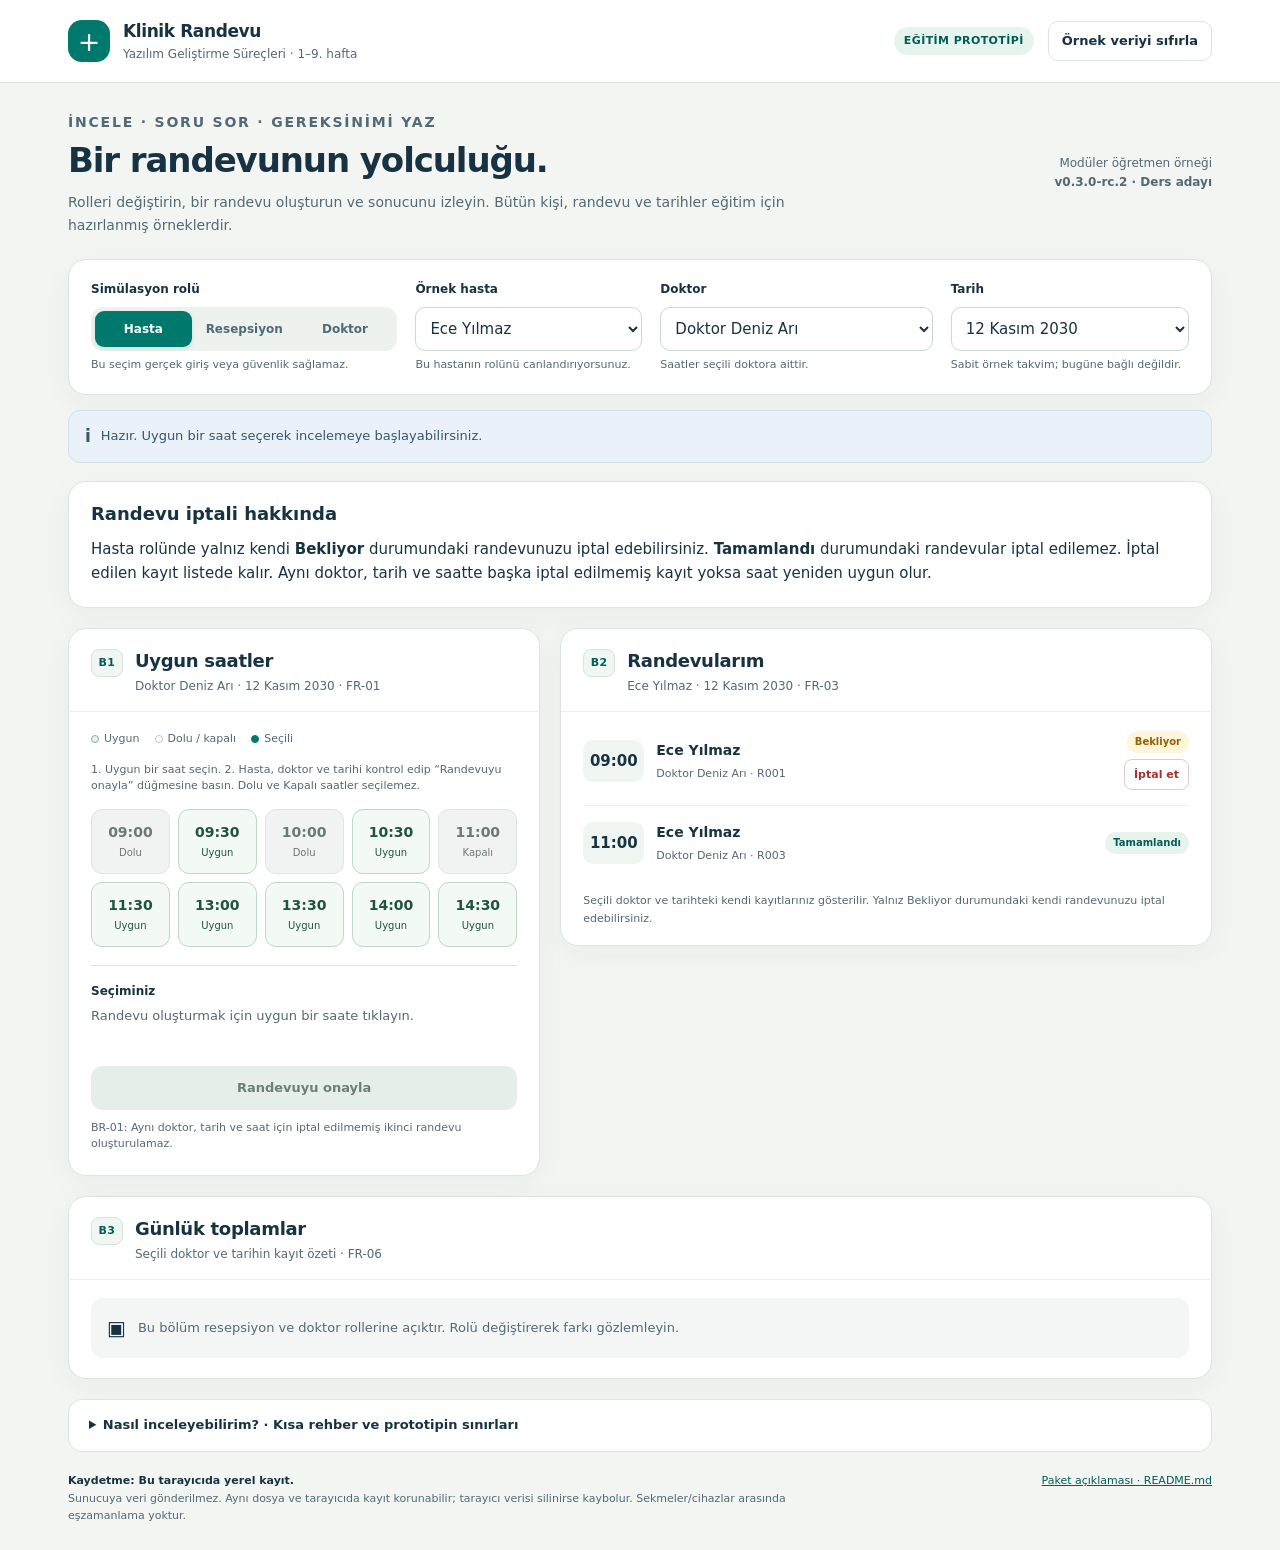
==== commit 5c796623: "fix: klavye odagini koru ve kapanis kalite olcumlerini ekle" ====
--- a/index.html
+++ b/index.html
@@ -17,14 +17,14 @@
 <body>
   <header class="topbar">
     <div class="wrap">
-      <div class="brand"><span class="mark" aria-hidden="true">+</span><div><strong>Klinik Randevu</strong><small>Yazılım Geliştirme Süreçleri · 1–2. hafta</small></div></div>
+      <div class="brand"><span class="mark" aria-hidden="true">+</span><div><strong>Klinik Randevu</strong><small>Yazılım Geliştirme Süreçleri · 1–9. hafta</small></div></div>
       <div class="top-actions"><span class="tag">EĞİTİM PROTOTİPİ</span><button class="ghost" id="reset-data" type="button" data-testid="reset-data">Örnek veriyi sıfırla</button></div>
     </div>
   </header>
   <main class="wrap">
     <section class="hero" aria-labelledby="page-title">
       <div><p class="eyebrow">İncele · Soru sor · Gereksinimi yaz</p><h1 id="page-title">Bir randevunun yolculuğu.</h1><p>Rolleri değiştirin, bir randevu oluşturun ve sonucunu izleyin. Bütün kişi, randevu ve tarihler eğitim için hazırlanmış örneklerdir.</p></div>
-      <div class="version">Başlangıç sürümü<br><strong>v0.1 · Çevrimdışı demo</strong></div>
+      <div class="version">Modüler öğretmen örneği<br><strong>v0.3.0-rc.2 · Ders adayı</strong></div>
     </section>
 
     <section class="panel controls" aria-label="Simülasyon ayarları">
@@ -46,8 +46,8 @@
     <div class="main-grid">
       <section class="panel" aria-labelledby="slots-title">
         <div class="panel-head"><span class="section-id">B1</span><div><h2 id="slots-title">Uygun saatler</h2><p id="slots-subtitle">Seçili doktor ve tarih · FR-01 / FR-02</p></div></div>
-        <div class="panel-body"><div class="legend" aria-hidden="true"><span><i class="dot free"></i>Uygun</span><span><i class="dot"></i>Dolu / kapalı</span><span><i class="dot selected"></i>Seçili</span></div><div id="slots" class="slots" aria-label="Randevu saatleri"></div>
-          <div class="booking"><h3 id="booking-label">Seçiminiz</h3><p class="booking-summary" id="booking-summary">Randevu oluşturmak için uygun bir saate tıklayın.</p><button id="book-appointment" class="primary" type="button" disabled data-testid="book-appointment">Randevuyu onayla</button><p class="small-note" id="booking-note">BR-01: Aynı doktor, tarih ve saat için iptal edilmemiş ikinci randevu oluşturulamaz.</p></div>
+        <div class="panel-body"><div class="legend" aria-hidden="true"><span><i class="dot free"></i>Uygun</span><span><i class="dot"></i>Dolu / kapalı</span><span><i class="dot selected"></i>Seçili</span></div><p id="slot-help" class="small-note" style="margin:0 0 14px" aria-live="polite">Uygun bir saat seçin; ardından bilgileri kontrol edip randevuyu onaylayın.</p><div id="slots" class="slots" aria-label="Randevu saatleri" aria-describedby="slot-help"></div>
+          <div class="booking"><h3 id="booking-label">Seçiminiz</h3><p class="booking-summary" id="booking-summary">Randevu oluşturmak için uygun bir saate tıklayın.</p><button id="book-appointment" aria-describedby="slot-help" class="primary" type="button" disabled data-testid="book-appointment">Randevuyu onayla</button><p class="small-note" id="booking-note">BR-01: Aynı doktor, tarih ve saat için iptal edilmemiş ikinci randevu oluşturulamaz.</p></div>
         </div>
       </section>
 
@@ -61,253 +61,10 @@
     <footer class="footer"><p class="storage"><strong id="storage-label">Kaydetme durumu kontrol ediliyor.</strong><br><span id="storage-description"></span></p><a href="README.md">Paket açıklaması · README.md</a></footer>
     <noscript><p class="status" data-tone="error">Bu prototip için tarayıcıda JavaScript açık olmalıdır. Belgeleri JavaScript olmadan okuyabilirsiniz.</p></noscript>
   </main>
-  <script>
-  'use strict';
-  (() => {
-    const STORAGE_KEY = 'ygs-klinik-randevu-demo-v1';
-    const PATIENTS = {ece:'Ece Yılmaz',kaan:'Kaan Demir'};
-    const DOCTORS = {deniz:'Doktor Deniz Arı',selin:'Doktor Selin Kaya'};
-    const DATES = ['2030-11-12','2030-11-13'];
-    const TIMES = ['09:00','09:30','10:00','10:30','11:00','11:30','13:00','13:30','14:00','14:30'];
-    const STATUS_LABELS = {pending:'Bekliyor',completed:'Tamamlandı',cancelled:'İptal edildi'};
-    const ROLE_LABELS = {patient:'Hasta',reception:'Resepsiyon',doctor:'Doktor'};
-    const state = {role:'patient',patientId:'ece',doctorId:'deniz',date:DATES[0],selectedTime:null};
-    let storageAvailable = false;
-    let loadMessage = '';
-    const $ = id => document.getElementById(id);
-
-    function seedData() {
-      return {schema:1,nextId:8,appointments:[
-        {id:'R001',patientId:'ece',doctorId:'deniz',date:DATES[0],time:'09:00',status:'pending'},
-        {id:'R002',patientId:'kaan',doctorId:'deniz',date:DATES[0],time:'10:00',status:'pending'},
-        {id:'R003',patientId:'ece',doctorId:'deniz',date:DATES[0],time:'11:00',status:'completed'},
-        {id:'R004',patientId:'kaan',doctorId:'deniz',date:DATES[0],time:'13:00',status:'cancelled'},
-        {id:'R005',patientId:'ece',doctorId:'selin',date:DATES[0],time:'09:30',status:'pending'},
-        {id:'R006',patientId:'kaan',doctorId:'selin',date:DATES[0],time:'11:00',status:'completed'},
-        {id:'R007',patientId:'kaan',doctorId:'deniz',date:DATES[1],time:'10:30',status:'pending'}
-      ]};
-    }
-
-    function validateData(candidate) {
-      if (!candidate || candidate.schema !== 1 || !Number.isSafeInteger(candidate.nextId) || candidate.nextId < 8 || !Array.isArray(candidate.appointments) || candidate.appointments.length > 1000) return false;
-      const ids = new Set();
-      const occupied = new Set();
-      for (const a of candidate.appointments) {
-        if (!a || !/^R\d{3,12}$/.test(a.id) || ids.has(a.id) || !Object.hasOwn(PATIENTS,a.patientId) || !Object.hasOwn(DOCTORS,a.doctorId) || !DATES.includes(a.date) || !TIMES.includes(a.time) || !Object.hasOwn(STATUS_LABELS,a.status)) return false;
-        if (Number(a.id.slice(1)) >= candidate.nextId) return false;
-        ids.add(a.id);
-        const slotKey = [a.doctorId,a.date,a.time].join('|');
-        if (a.status !== 'cancelled') {
-          if (occupied.has(slotKey)) return false;
-          occupied.add(slotKey);
-        }
-      }
-      return true;
-    }
-
-    function loadData() {
-      let saved;
-      try {
-        const probe = STORAGE_KEY + '-probe';
-        localStorage.setItem(probe,'1');
-        localStorage.removeItem(probe);
-        saved = localStorage.getItem(STORAGE_KEY);
-        storageAvailable = true;
-      } catch (_) {
-        storageAvailable = false;
-        loadMessage = 'Tarayıcı kalıcı kayda izin vermiyor. Demo bu oturumda çalışır; sayfa yenilenince örnek verilere döner.';
-        return seedData();
-      }
-      if (saved) {
-        try {
-          const candidate = JSON.parse(saved);
-          if (validateData(candidate)) return candidate;
-        } catch (_) { /* Invalid local data is replaced with the known demo seed. */ }
-        loadMessage = 'Önceki demo kaydı okunamadı. Başlangıçtaki sentetik veriler yüklendi.';
-      }
-      return seedData();
-    }
-
-    let data = loadData();
-
-    function saveData() {
-      if (storageAvailable) {
-        try { localStorage.setItem(STORAGE_KEY,JSON.stringify(data)); }
-        catch (_) { storageAvailable = false; }
-      }
-      renderStorage();
-    }
-
-    function renderStorage() {
-      $('storage-label').textContent = storageAvailable ? 'Kaydetme: Bu tarayıcıda yerel kayıt.' : 'Kaydetme: Yalnız bu oturumun belleği.';
-      $('storage-description').textContent = storageAvailable
-        ? 'Sunucuya veri gönderilmez. Aynı dosya ve tarayıcıda kayıt korunabilir; tarayıcı verisi silinirse kaybolur. Sekmeler/cihazlar arasında eşzamanlama yoktur.'
-        : 'Tarayıcı kalıcı kayda izin vermedi. Sayfa yenilenince değişiklikler kaybolur. İncelemeye devam edebilir ve bulgularınızı belgelere yazabilirsiniz.';
-    }
-
-    function dateLabel(date) { return date === DATES[0] ? '12 Kasım 2030' : '13 Kasım 2030'; }
-    function canBook() { return state.role === 'patient' || state.role === 'reception'; }
-    function canViewDaily() { return state.role === 'reception' || state.role === 'doctor'; }
-    function occupiedAt(time) { return data.appointments.find(a => a.doctorId === state.doctorId && a.date === state.date && a.time === time && a.status !== 'cancelled'); }
-    function scopedAppointments() { return data.appointments.filter(a => a.doctorId === state.doctorId && a.date === state.date); }
-    function canCancel(a) { return state.role === 'patient' && a.patientId === state.patientId && a.status === 'pending'; }
-    function canComplete(a) { return state.role === 'doctor' && a.doctorId === state.doctorId && a.date === state.date && a.status === 'pending'; }
-
-    function notify(message,tone='info') {
-      $('notice').dataset.tone = tone;
-      $('notice').querySelector('.status-symbol').textContent = tone === 'success' ? '✓' : tone === 'error' ? '!' : 'i';
-      $('notice-text').textContent = message;
-    }
-
-    function renderControls() {
-      document.querySelectorAll('[data-role]').forEach(button => button.setAttribute('aria-pressed',String(button.dataset.role === state.role)));
-      $('patient-select').value = state.patientId;
-      $('patient-select').disabled = state.role === 'doctor';
-      $('doctor-select').value = state.doctorId;
-      $('date-select').value = state.date;
-      $('patient-help').textContent = state.role === 'patient' ? 'Bu hastanın rolünü canlandırıyorsunuz.' : state.role === 'reception' ? 'Bu hasta adına randevu oluşturabilirsiniz.' : 'Hasta seçimi doktor rolünde kullanılmaz.';
-      $('doctor-label').textContent = state.role === 'doctor' ? 'Görevli doktor (simülasyon)' : 'Doktor';
-      $('doctor-help').textContent = state.role === 'doctor' ? 'Bu doktorun günlük listesini inceliyorsunuz.' : 'Saatler seçili doktora aittir.';
-    }
-
-    function renderSlots() {
-      $('slots-subtitle').textContent = DOCTORS[state.doctorId] + ' · ' + dateLabel(state.date) + ' · FR-01';
-      const fragment = document.createDocumentFragment();
-      TIMES.forEach(time => {
-        const existing = occupiedAt(time);
-        const selected = state.selectedTime === time && !existing;
-        const button = document.createElement('button');
-        button.type = 'button';
-        button.className = 'slot';
-        button.dataset.time = time;
-        button.dataset.testid = 'slot-' + time.replace(':','');
-        button.disabled = Boolean(existing) || !canBook();
-        button.setAttribute('aria-pressed',String(selected));
-        const label = existing ? (existing.status === 'completed' ? 'Kapalı' : 'Dolu') : selected ? 'Seçili' : 'Uygun';
-        button.setAttribute('aria-label',time + ', ' + label + (canBook() ? '' : ', doktor rolünde kayıt oluşturulmaz'));
-        const strong = document.createElement('strong'); strong.textContent = time;
-        const small = document.createElement('small'); small.textContent = label;
-        button.append(strong,small);
-        fragment.append(button);
-      });
-      $('slots').replaceChildren(fragment);
-      if (state.selectedTime && occupiedAt(state.selectedTime)) state.selectedTime = null;
-      $('book-appointment').disabled = !canBook() || !state.selectedTime;
-      $('booking-summary').textContent = !canBook()
-        ? 'Doktor rolü saatleri inceler. Randevu oluşturmak için Hasta veya Resepsiyon rolünü seçin.'
-        : state.selectedTime
-          ? PATIENTS[state.patientId] + ' · ' + DOCTORS[state.doctorId] + ' · ' + dateLabel(state.date) + ', ' + state.selectedTime
-          : 'Randevu oluşturmak için uygun bir saate tıklayın.';
-    }
-
-    function renderAppointments() {
-      const rows = scopedAppointments().filter(a => canViewDaily() || a.patientId === state.patientId).sort((a,b) => a.time.localeCompare(b.time) || a.id.localeCompare(b.id));
-      $('appointments-title').textContent = canViewDaily() ? 'Günlük randevu listesi' : 'Randevularım';
-      $('appointments-subtitle').textContent = canViewDaily()
-        ? DOCTORS[state.doctorId] + ' · ' + dateLabel(state.date) + ' · FR-04 / FR-05'
-        : PATIENTS[state.patientId] + ' · ' + dateLabel(state.date) + ' · FR-03';
-      $('list-note').textContent = state.role === 'patient'
-        ? 'Seçili doktor ve tarihteki kendi kayıtlarınız gösterilir. Yalnız Bekliyor durumundaki kendi randevunuzu iptal edebilirsiniz.'
-        : state.role === 'doctor'
-          ? 'Yalnız görevli doktorun Bekliyor durumundaki randevuları Tamamlandı yapılabilir. Tamamlanmış saat tekrar açılmaz.'
-          : 'Seçili doktor ve tarihin bütün örnek kayıtları gösterilir. Resepsiyon bu prototipte iptal veya tamamlama yapamaz.';
-      const fragment = document.createDocumentFragment();
-      if (!rows.length) {
-        const empty = document.createElement('p'); empty.className = 'empty'; empty.textContent = 'Bu seçimde henüz randevu yok. Diğer doktoru veya tarihi inceleyebilirsiniz.'; fragment.append(empty);
-      }
-      rows.forEach(a => {
-        const row = document.createElement('article'); row.className = 'appointment'; row.dataset.appointmentId = a.id;
-        const time = document.createElement('div'); time.className = 'time-block'; time.textContent = a.time;
-        const details = document.createElement('div');
-        const name = document.createElement('p'); name.className = 'appointment-name'; name.textContent = PATIENTS[a.patientId];
-        const meta = document.createElement('p'); meta.className = 'appointment-meta'; meta.textContent = DOCTORS[a.doctorId] + ' · ' + a.id;
-        details.append(name,meta);
-        const actions = document.createElement('div'); actions.className = 'appointment-actions';
-        const pill = document.createElement('span'); pill.className = 'status-pill ' + a.status; pill.textContent = STATUS_LABELS[a.status]; actions.append(pill);
-        if (canCancel(a)) {
-          const button = document.createElement('button'); button.type = 'button'; button.className = 'small-button cancel'; button.dataset.action = 'cancel'; button.dataset.id = a.id; button.textContent = 'İptal et'; button.setAttribute('aria-label',a.time + ' saatindeki ' + a.id + ' randevusunu iptal et'); actions.append(button);
-        }
-        if (canComplete(a)) {
-          const button = document.createElement('button'); button.type = 'button'; button.className = 'small-button'; button.dataset.action = 'complete'; button.dataset.id = a.id; button.textContent = 'Tamamlandı'; button.setAttribute('aria-label',a.time + ' saatindeki ' + a.id + ' randevusunu tamamlandı yap'); actions.append(button);
-        }
-        row.append(time,details,actions); fragment.append(row);
-      });
-      $('appointments').replaceChildren(fragment);
-    }
-
-    function renderSummary() {
-      const allowed = canViewDaily();
-      $('summary-lock').hidden = allowed;
-      $('summary-metrics').hidden = !allowed;
-      $('summary-note').hidden = !allowed;
-      const rows = allowed ? scopedAppointments() : [];
-      ['pending','completed','cancelled'].forEach(status => $('metric-' + status).textContent = String(rows.filter(a => a.status === status).length));
-      $('metric-total').textContent = String(rows.length);
-    }
-
-    function render() { renderControls(); renderSlots(); renderAppointments(); renderSummary(); renderStorage(); }
-
-    function bookAppointment() {
-      if (!canBook()) { notify('Bu rol randevu oluşturamaz. Hasta veya Resepsiyon rolünü seçin.','error'); return false; }
-      if (!state.selectedTime || !TIMES.includes(state.selectedTime)) { notify('Önce uygun bir saat seçin.','error'); return false; }
-      if (occupiedAt(state.selectedTime)) { state.selectedTime = null; render(); notify('BR-01: Bu doktor ve saatte iptal edilmemiş bir randevu zaten var. Farklı saat seçin.','error'); return false; }
-      if (data.appointments.length >= 1000) { notify('Bu küçük demo en fazla 1.000 kayıt saklar. Bulgularınızı kaydedip örnek veriyi sıfırlayabilirsiniz.','error'); return false; }
-      const appointment = {id:'R' + String(data.nextId++).padStart(3,'0'),patientId:state.patientId,doctorId:state.doctorId,date:state.date,time:state.selectedTime,status:'pending'};
-      data.appointments.push(appointment); state.selectedTime = null; saveData(); render();
-      notify(appointment.id + ' oluşturuldu: ' + PATIENTS[appointment.patientId] + ', ' + dateLabel(appointment.date) + ' saat ' + appointment.time + '. B2 alanında kaydı inceleyin.','success');
-      return true;
-    }
-
-    function cancelAppointment(id) {
-      const appointment = data.appointments.find(a => a.id === id);
-      if (!appointment || !canCancel(appointment)) { notify('Yalnız Hasta rolünde, kendi Bekliyor durumundaki randevunuzu iptal edebilirsiniz.','error'); return false; }
-      if (!window.confirm(
-        appointment.id + ' — ' + dateLabel(appointment.date) + ' saat ' + appointment.time + '\n\n' +
-        'Tamam: Randevuyu iptal eder. İptal edilen kayıt listede kalır. Aynı doktor, tarih ve saatte başka iptal edilmemiş kayıt yoksa saat yeniden uygun olur.\n\n' +
-        'İptal: İşlemden vazgeçer; randevunuz Bekliyor durumunda kalır.\n\n' +
-        'Randevunuzu iptal etmek istiyor musunuz?'
-      )) return false;
-      appointment.status = 'cancelled'; saveData(); render();
-      notify(appointment.id + ' iptal edildi. İlgili saat yeniden uygun. İptal kaydı geçmişte görünmeye devam eder.','success'); return true;
-    }
-
-    function completeAppointment(id) {
-      const appointment = data.appointments.find(a => a.id === id);
-      if (!appointment || !canComplete(appointment)) { notify('Yalnız görevli Doktor rolü, kendi günlük listesindeki Bekliyor kaydını tamamlayabilir.','error'); return false; }
-      appointment.status = 'completed'; saveData(); render();
-      notify(appointment.id + ' Tamamlandı durumuna geçti. Günlük toplamlar güncellendi; bu saat yeniden açılmaz.','success'); return true;
-    }
-
-    document.querySelectorAll('[data-role]').forEach(button => button.addEventListener('click',() => {
-      state.role = button.dataset.role; state.selectedTime = null; render();
-      notify(ROLE_LABELS[state.role] + ' rolüne geçildi. Görünen liste ve izin verilen işlemleri karşılaştırın.');
-    }));
-    ['patient','doctor','date'].forEach(field => $(field + '-select').addEventListener('change',event => {
-      if (field === 'patient') state.patientId = event.target.value;
-      else if (field === 'doctor') state.doctorId = event.target.value;
-      else state.date = event.target.value;
-      state.selectedTime = null; render(); notify('Seçim güncellendi. Saatler ve kayıtlar seçili doktor ve tarihe göre gösteriliyor.');
-    }));
-    $('slots').addEventListener('click',event => {
-      const button = event.target.closest('button[data-time]');
-      if (!button || button.disabled || !canBook()) return;
-      state.selectedTime = button.dataset.time; renderSlots();
-      notify(state.selectedTime + ' seçildi. Randevuyu onaylamadan önce hasta, doktor ve tarihi kontrol edin.');
-    });
-    $('book-appointment').addEventListener('click',bookAppointment);
-    $('appointments').addEventListener('click',event => {
-      const button = event.target.closest('button[data-action]');
-      if (!button) return;
-      if (button.dataset.action === 'cancel') cancelAppointment(button.dataset.id);
-      if (button.dataset.action === 'complete') completeAppointment(button.dataset.id);
-    });
-    $('reset-data').addEventListener('click',() => {
-      if (!window.confirm('Bu prototipte yaptığınız yerel randevu değişiklikleri silinecek ve başlangıçtaki örnek kayıtlar yüklenecek. Devam edilsin mi?')) return;
-      data = seedData(); Object.assign(state,{role:'patient',patientId:'ece',doctorId:'deniz',date:DATES[0],selectedTime:null});
-      saveData(); render(); notify('Başlangıçtaki sentetik veriler yüklendi. Hasta rolü, Ece Yılmaz ve 12 Kasım 2030 seçili.','success');
-    });
-    saveData(); render(); if (loadMessage) notify(loadMessage);
-  })();
-  </script>
+  <!-- Klasik betikler sırayla yüklenir; ES module veya sunucu zorunluluğu yoktur. -->
+  <script src="src/demo-data.js"></script>
+  <script src="src/repository.js"></script>
+  <script src="src/rules.js"></script>
+  <script src="src/ui.js"></script>
 </body>
 </html>
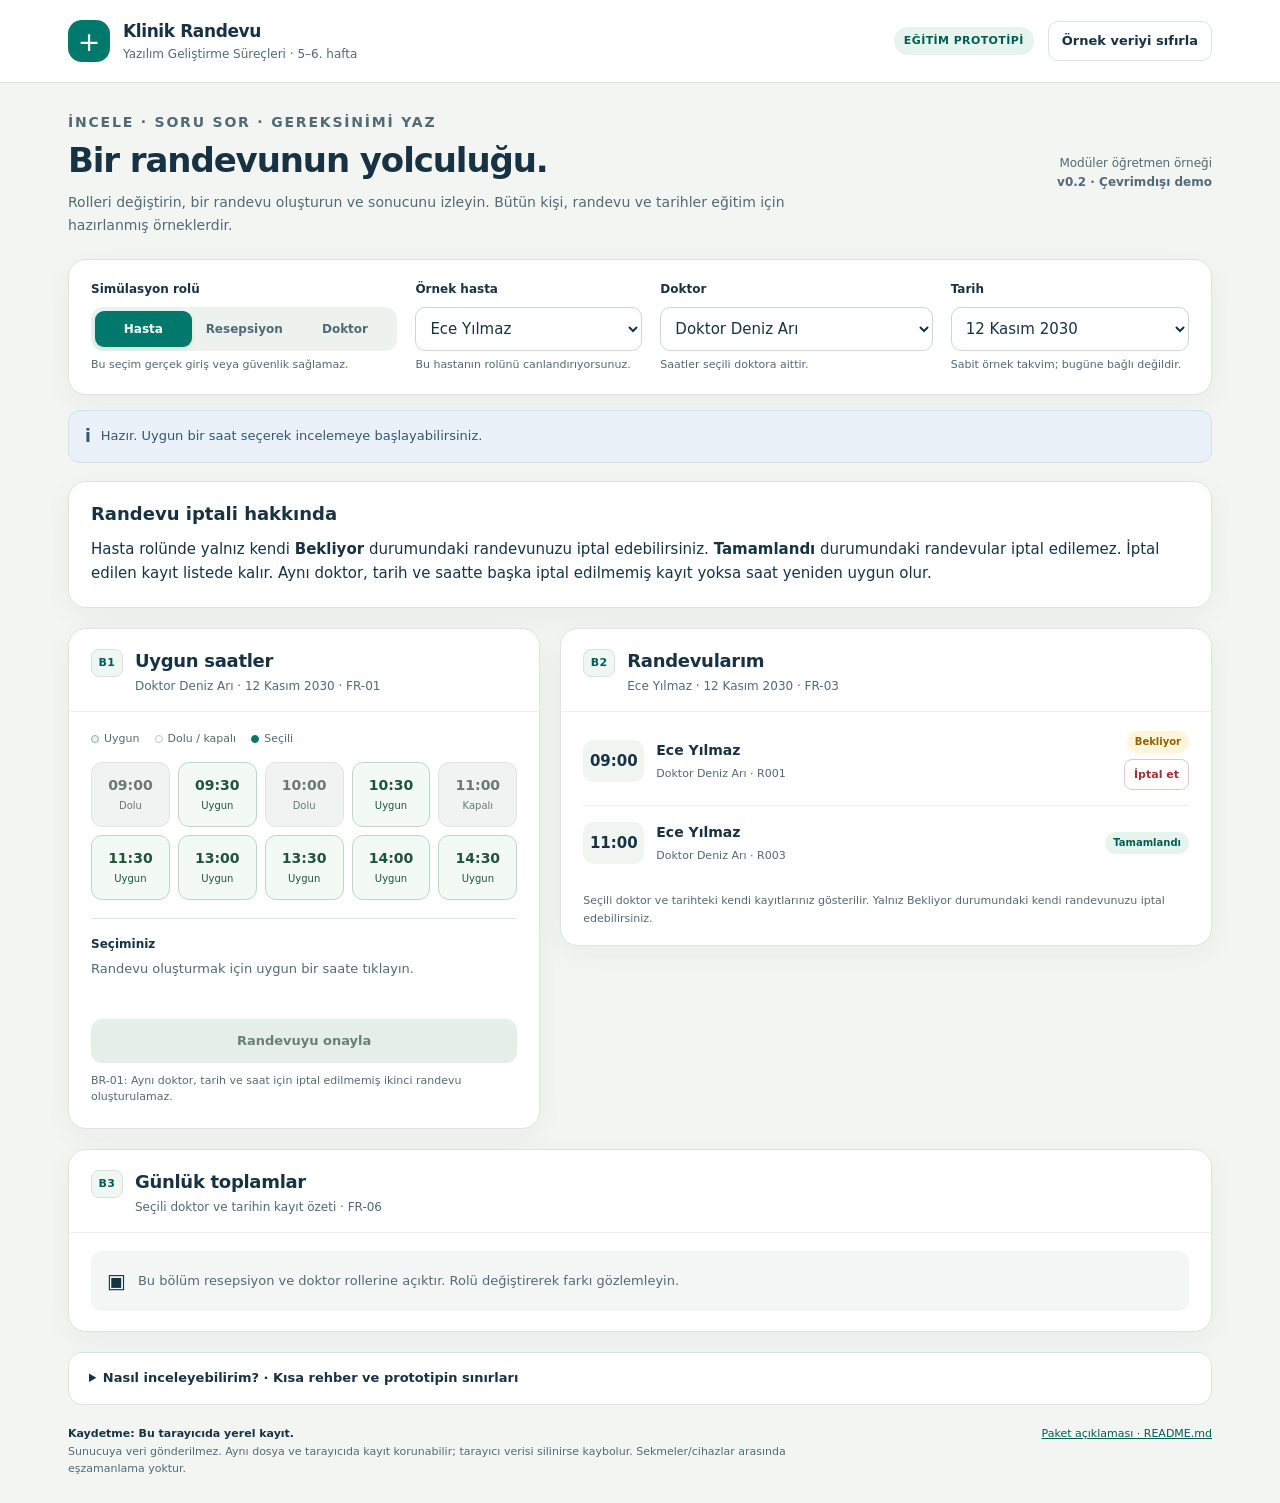
==== commit 8910057c: "Merge PR #15: ogretmen H5 calismasi H5: Mimari kararı çalışan modüler uygulamaya dönüştür" ====
--- a/index.html
+++ b/index.html
@@ -17,14 +17,14 @@
 <body>
   <header class="topbar">
     <div class="wrap">
-      <div class="brand"><span class="mark" aria-hidden="true">+</span><div><strong>Klinik Randevu</strong><small>Yazılım Geliştirme Süreçleri · 1–9. hafta</small></div></div>
+      <div class="brand"><span class="mark" aria-hidden="true">+</span><div><strong>Klinik Randevu</strong><small>Yazılım Geliştirme Süreçleri · 5–6. hafta</small></div></div>
       <div class="top-actions"><span class="tag">EĞİTİM PROTOTİPİ</span><button class="ghost" id="reset-data" type="button" data-testid="reset-data">Örnek veriyi sıfırla</button></div>
     </div>
   </header>
   <main class="wrap">
     <section class="hero" aria-labelledby="page-title">
       <div><p class="eyebrow">İncele · Soru sor · Gereksinimi yaz</p><h1 id="page-title">Bir randevunun yolculuğu.</h1><p>Rolleri değiştirin, bir randevu oluşturun ve sonucunu izleyin. Bütün kişi, randevu ve tarihler eğitim için hazırlanmış örneklerdir.</p></div>
-      <div class="version">Modüler öğretmen örneği<br><strong>v0.3.0-rc.2 · Ders adayı</strong></div>
+      <div class="version">Modüler öğretmen örneği<br><strong>v0.2 · Çevrimdışı demo</strong></div>
     </section>
 
     <section class="panel controls" aria-label="Simülasyon ayarları">
@@ -46,8 +46,8 @@
     <div class="main-grid">
       <section class="panel" aria-labelledby="slots-title">
         <div class="panel-head"><span class="section-id">B1</span><div><h2 id="slots-title">Uygun saatler</h2><p id="slots-subtitle">Seçili doktor ve tarih · FR-01 / FR-02</p></div></div>
-        <div class="panel-body"><div class="legend" aria-hidden="true"><span><i class="dot free"></i>Uygun</span><span><i class="dot"></i>Dolu / kapalı</span><span><i class="dot selected"></i>Seçili</span></div><p id="slot-help" class="small-note" style="margin:0 0 14px" aria-live="polite">Uygun bir saat seçin; ardından bilgileri kontrol edip randevuyu onaylayın.</p><div id="slots" class="slots" aria-label="Randevu saatleri" aria-describedby="slot-help"></div>
-          <div class="booking"><h3 id="booking-label">Seçiminiz</h3><p class="booking-summary" id="booking-summary">Randevu oluşturmak için uygun bir saate tıklayın.</p><button id="book-appointment" aria-describedby="slot-help" class="primary" type="button" disabled data-testid="book-appointment">Randevuyu onayla</button><p class="small-note" id="booking-note">BR-01: Aynı doktor, tarih ve saat için iptal edilmemiş ikinci randevu oluşturulamaz.</p></div>
+        <div class="panel-body"><div class="legend" aria-hidden="true"><span><i class="dot free"></i>Uygun</span><span><i class="dot"></i>Dolu / kapalı</span><span><i class="dot selected"></i>Seçili</span></div><div id="slots" class="slots" aria-label="Randevu saatleri"></div>
+          <div class="booking"><h3 id="booking-label">Seçiminiz</h3><p class="booking-summary" id="booking-summary">Randevu oluşturmak için uygun bir saate tıklayın.</p><button id="book-appointment" class="primary" type="button" disabled data-testid="book-appointment">Randevuyu onayla</button><p class="small-note" id="booking-note">BR-01: Aynı doktor, tarih ve saat için iptal edilmemiş ikinci randevu oluşturulamaz.</p></div>
         </div>
       </section>
 
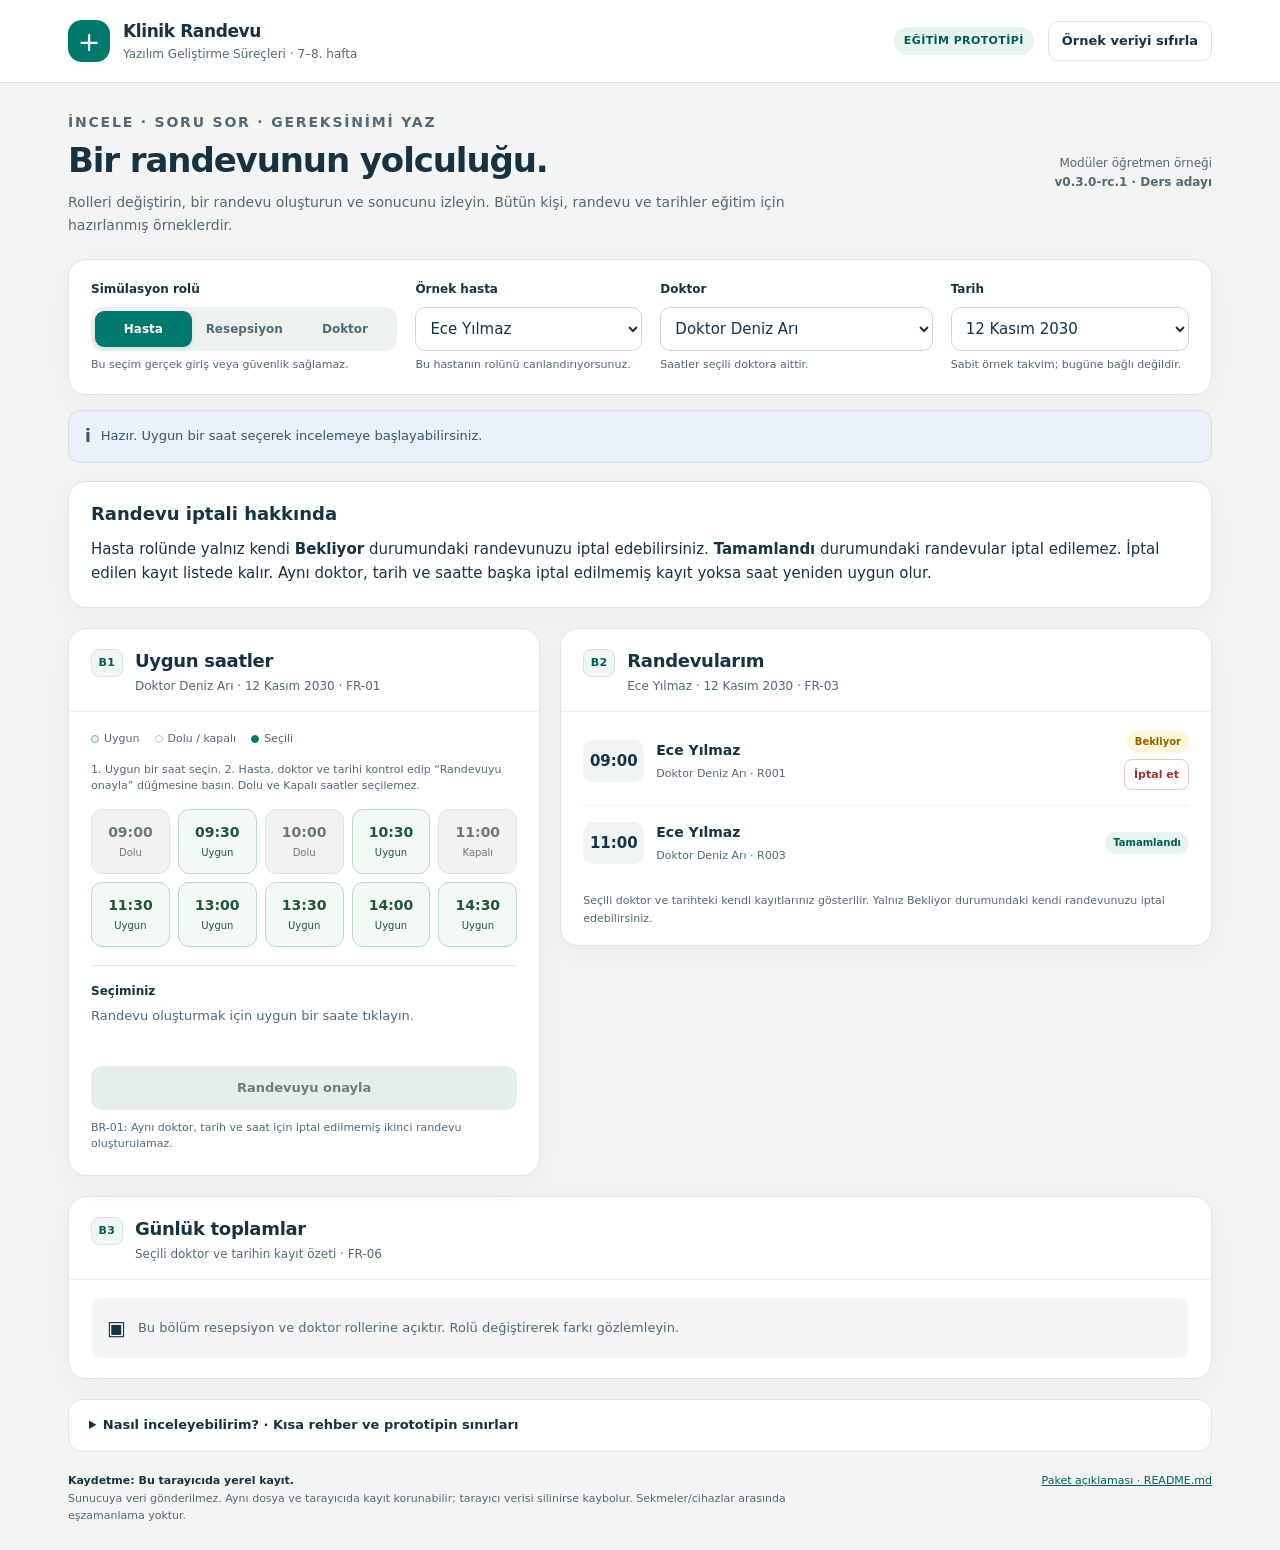
==== commit 9e6dcef2: "Merge PR #18: ogretmen H7 calismasi H7: Ertelenen saat seçimi yardımını kontrollü değişiklikle uygul" ====
--- a/index.html
+++ b/index.html
@@ -17,14 +17,14 @@
 <body>
   <header class="topbar">
     <div class="wrap">
-      <div class="brand"><span class="mark" aria-hidden="true">+</span><div><strong>Klinik Randevu</strong><small>Yazılım Geliştirme Süreçleri · 5–6. hafta</small></div></div>
+      <div class="brand"><span class="mark" aria-hidden="true">+</span><div><strong>Klinik Randevu</strong><small>Yazılım Geliştirme Süreçleri · 7–8. hafta</small></div></div>
       <div class="top-actions"><span class="tag">EĞİTİM PROTOTİPİ</span><button class="ghost" id="reset-data" type="button" data-testid="reset-data">Örnek veriyi sıfırla</button></div>
     </div>
   </header>
   <main class="wrap">
     <section class="hero" aria-labelledby="page-title">
       <div><p class="eyebrow">İncele · Soru sor · Gereksinimi yaz</p><h1 id="page-title">Bir randevunun yolculuğu.</h1><p>Rolleri değiştirin, bir randevu oluşturun ve sonucunu izleyin. Bütün kişi, randevu ve tarihler eğitim için hazırlanmış örneklerdir.</p></div>
-      <div class="version">Modüler öğretmen örneği<br><strong>v0.2 · Çevrimdışı demo</strong></div>
+      <div class="version">Modüler öğretmen örneği<br><strong>v0.3.0-rc.1 · Ders adayı</strong></div>
     </section>
 
     <section class="panel controls" aria-label="Simülasyon ayarları">
@@ -46,8 +46,8 @@
     <div class="main-grid">
       <section class="panel" aria-labelledby="slots-title">
         <div class="panel-head"><span class="section-id">B1</span><div><h2 id="slots-title">Uygun saatler</h2><p id="slots-subtitle">Seçili doktor ve tarih · FR-01 / FR-02</p></div></div>
-        <div class="panel-body"><div class="legend" aria-hidden="true"><span><i class="dot free"></i>Uygun</span><span><i class="dot"></i>Dolu / kapalı</span><span><i class="dot selected"></i>Seçili</span></div><div id="slots" class="slots" aria-label="Randevu saatleri"></div>
-          <div class="booking"><h3 id="booking-label">Seçiminiz</h3><p class="booking-summary" id="booking-summary">Randevu oluşturmak için uygun bir saate tıklayın.</p><button id="book-appointment" class="primary" type="button" disabled data-testid="book-appointment">Randevuyu onayla</button><p class="small-note" id="booking-note">BR-01: Aynı doktor, tarih ve saat için iptal edilmemiş ikinci randevu oluşturulamaz.</p></div>
+        <div class="panel-body"><div class="legend" aria-hidden="true"><span><i class="dot free"></i>Uygun</span><span><i class="dot"></i>Dolu / kapalı</span><span><i class="dot selected"></i>Seçili</span></div><p id="slot-help" class="small-note" style="margin:0 0 14px" aria-live="polite">Uygun bir saat seçin; ardından bilgileri kontrol edip randevuyu onaylayın.</p><div id="slots" class="slots" aria-label="Randevu saatleri" aria-describedby="slot-help"></div>
+          <div class="booking"><h3 id="booking-label">Seçiminiz</h3><p class="booking-summary" id="booking-summary">Randevu oluşturmak için uygun bir saate tıklayın.</p><button id="book-appointment" aria-describedby="slot-help" class="primary" type="button" disabled data-testid="book-appointment">Randevuyu onayla</button><p class="small-note" id="booking-note">BR-01: Aynı doktor, tarih ve saat için iptal edilmemiş ikinci randevu oluşturulamaz.</p></div>
         </div>
       </section>
 
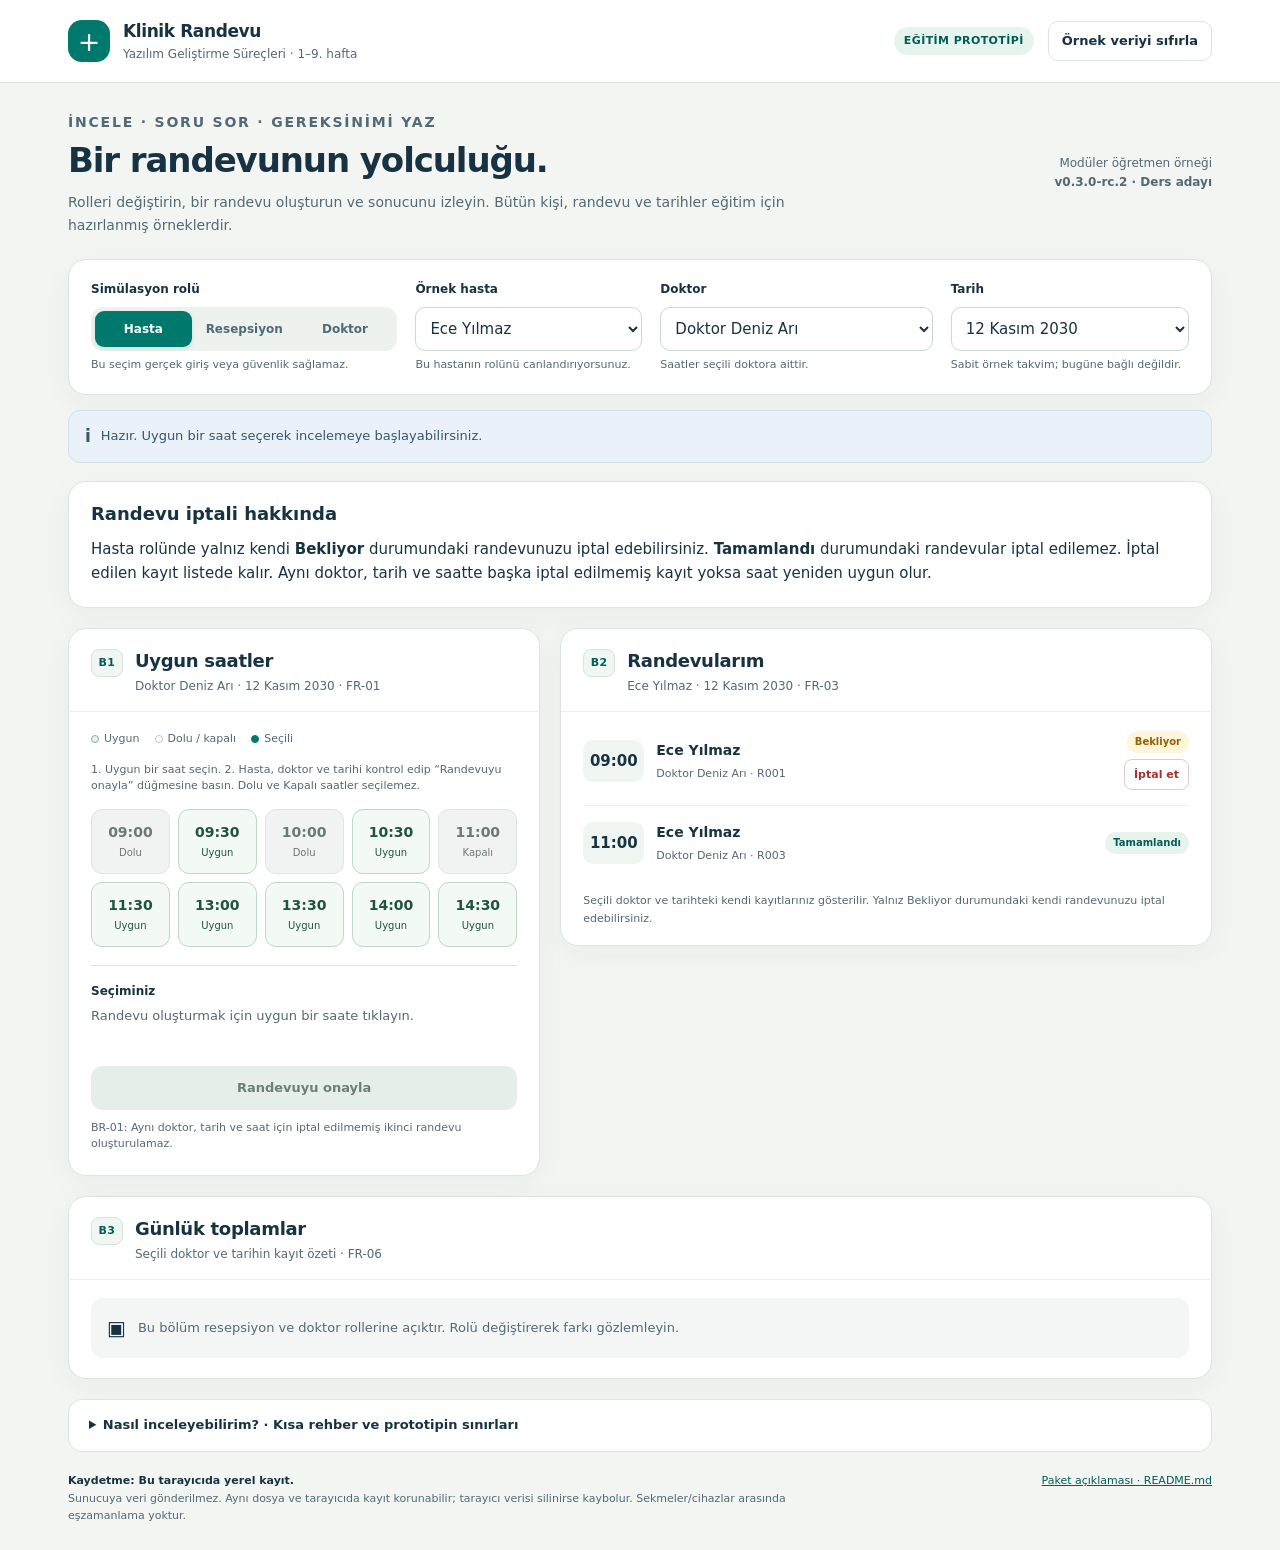
==== commit 6ebc45bc: "Merge pull request #22 from pozelll/fix/ogretmen-kapanis Öğretmen projesi: klavye düzeltmesi, gerçek" ====
--- a/index.html
+++ b/index.html
@@ -17,14 +17,14 @@
 <body>
   <header class="topbar">
     <div class="wrap">
-      <div class="brand"><span class="mark" aria-hidden="true">+</span><div><strong>Klinik Randevu</strong><small>Yazılım Geliştirme Süreçleri · 7–8. hafta</small></div></div>
+      <div class="brand"><span class="mark" aria-hidden="true">+</span><div><strong>Klinik Randevu</strong><small>Yazılım Geliştirme Süreçleri · 1–9. hafta</small></div></div>
       <div class="top-actions"><span class="tag">EĞİTİM PROTOTİPİ</span><button class="ghost" id="reset-data" type="button" data-testid="reset-data">Örnek veriyi sıfırla</button></div>
     </div>
   </header>
   <main class="wrap">
     <section class="hero" aria-labelledby="page-title">
       <div><p class="eyebrow">İncele · Soru sor · Gereksinimi yaz</p><h1 id="page-title">Bir randevunun yolculuğu.</h1><p>Rolleri değiştirin, bir randevu oluşturun ve sonucunu izleyin. Bütün kişi, randevu ve tarihler eğitim için hazırlanmış örneklerdir.</p></div>
-      <div class="version">Modüler öğretmen örneği<br><strong>v0.3.0-rc.1 · Ders adayı</strong></div>
+      <div class="version">Modüler öğretmen örneği<br><strong>v0.3.0-rc.2 · Ders adayı</strong></div>
     </section>
 
     <section class="panel controls" aria-label="Simülasyon ayarları">
